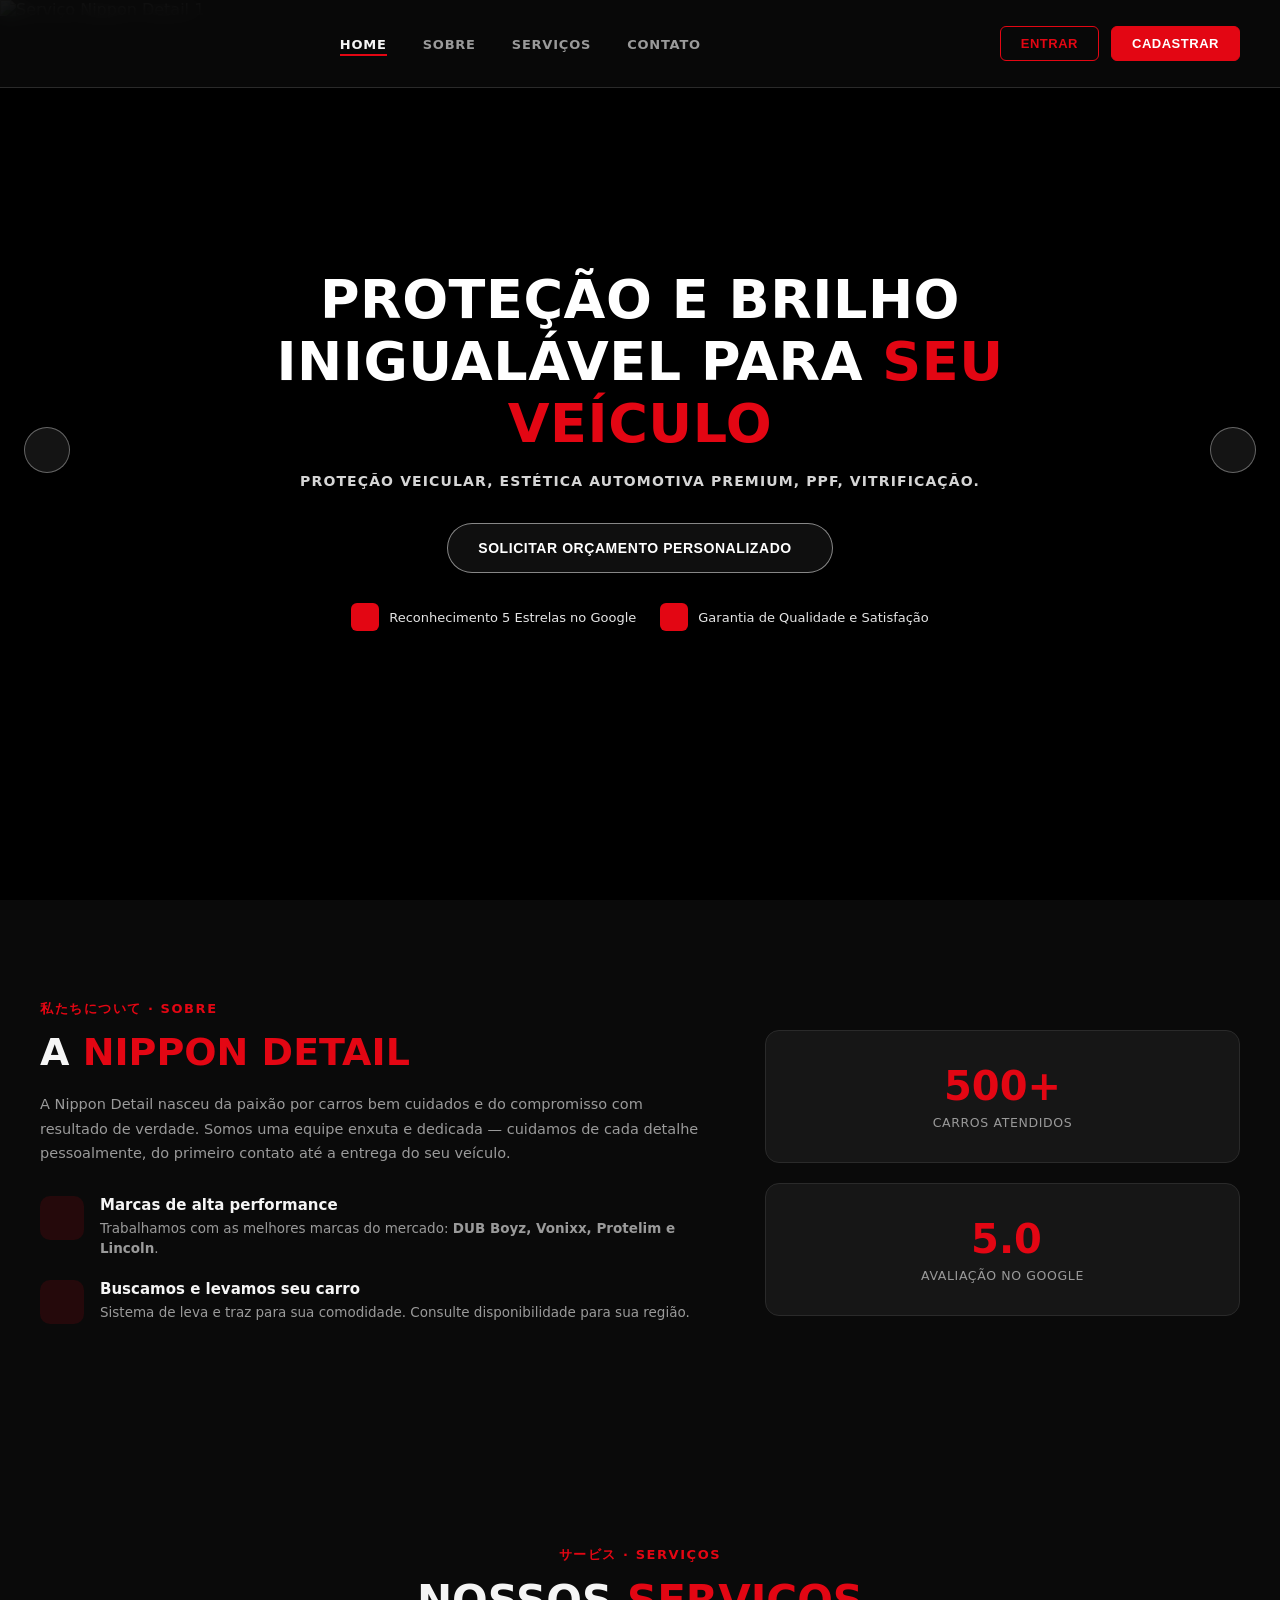
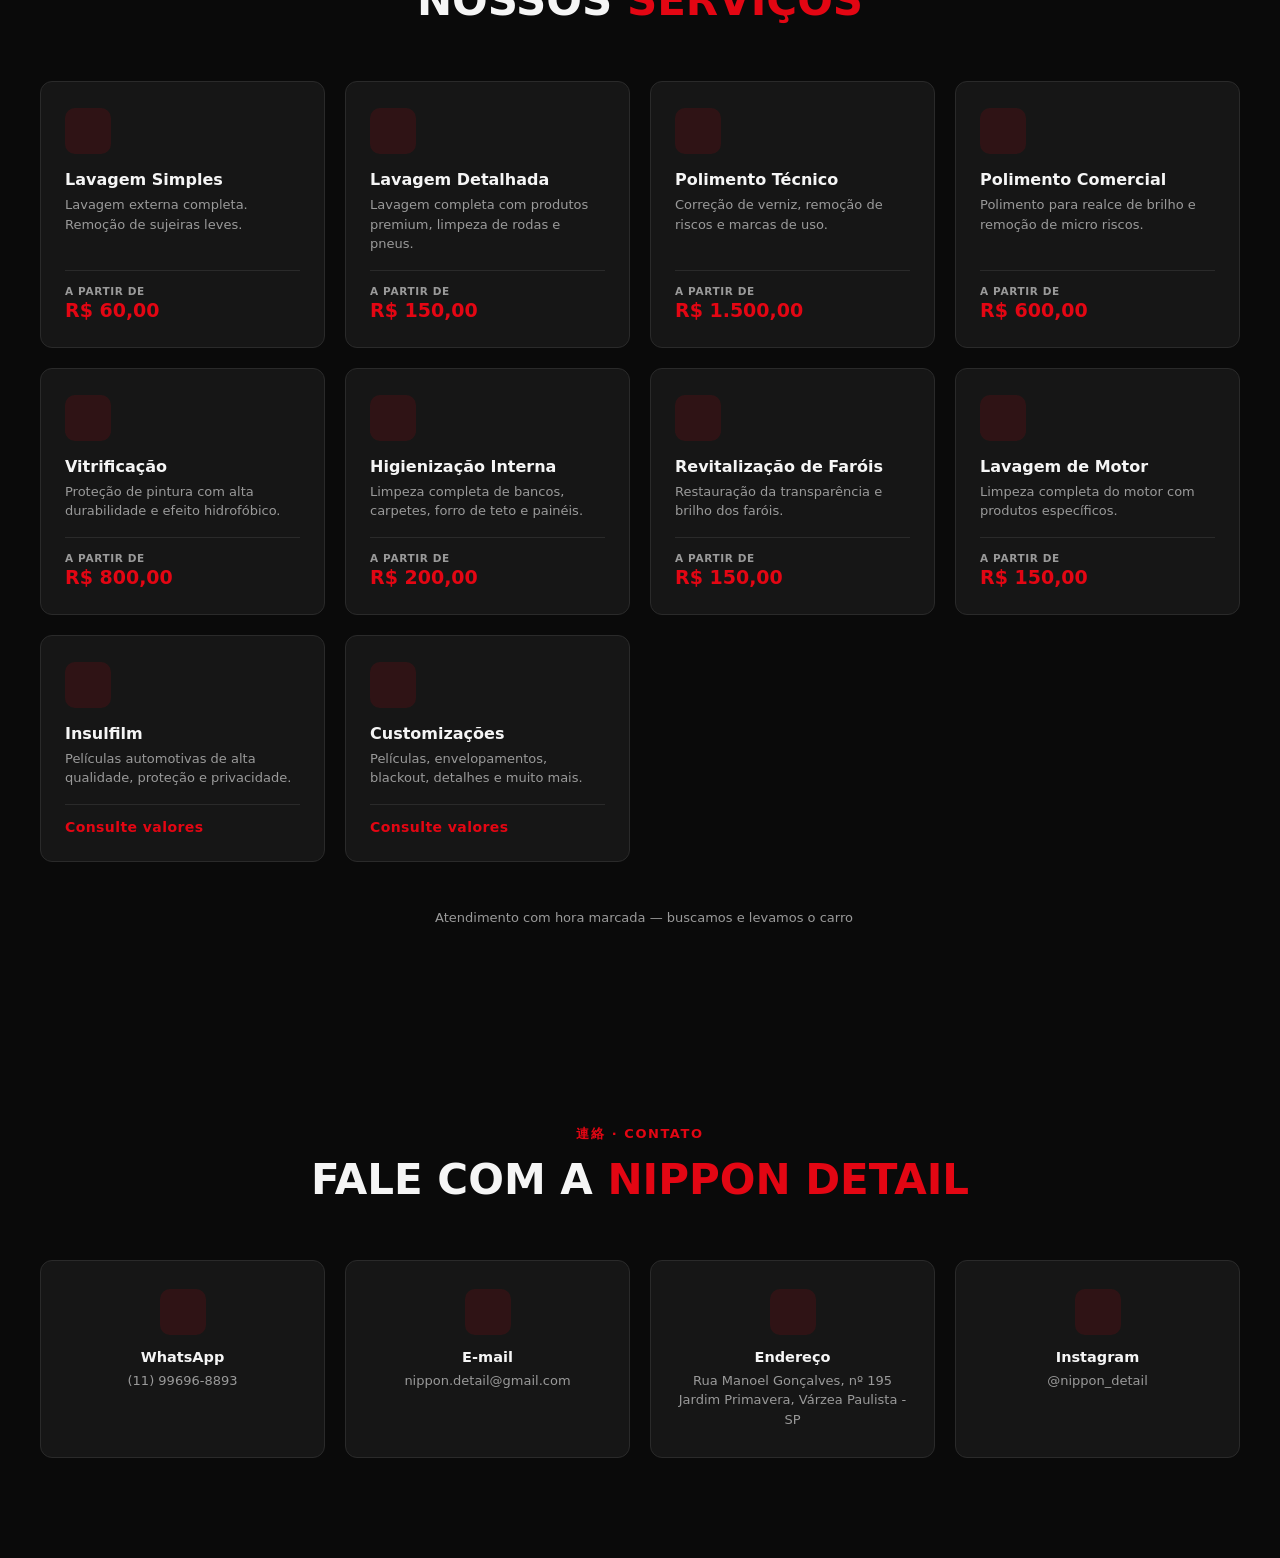
==== frontend/index.html @ b0dcb1ae "feat and fix front-end" ====
<!DOCTYPE html>
<html lang="pt-BR">
<head>
  <meta charset="UTF-8" />
  <meta name="viewport" content="width=device-width, initial-scale=1.0" />
  <title>Nippon Detail — Estética Automotiva Premium</title>
  <link rel="stylesheet" href="css/global.css" />
  <link rel="stylesheet" href="https://cdn.jsdelivr.net/npm/@tabler/icons-webfont@latest/tabler-icons.min.css" />
</head>
<body>

  <!-- NAVBAR PÚBLICA -->
  <nav class="navbar">
    <div class="navbar-spacer"></div>

    <ul class="navbar-menu">
      <li><a href="#home" class="active">Home</a></li>
      <li><a href="#sobre">Sobre</a></li>
      <li><a href="#servicos">Serviços</a></li>
      <li><a href="#contato">Contato</a></li>
    </ul>

    <div class="navbar-auth" id="navbar-auth">
      <button class="btn-auth" onclick="abrirModalLogin()">Entrar</button>
      <button class="btn-auth solid" onclick="abrirModalCadastro()">Cadastrar</button>
    </div>

    <div class="navbar-user" id="navbar-user" onclick="irParaCentral()">
      <i class="ti ti-user-circle"></i>
      <span id="navbar-username">Admin</span>
    </div>
  </nav>

  <!-- HERO / CARROSSEL -->
  <section class="hero" id="home">
    <img src="img/logo-flutuante.png" alt="Nippon Detail" class="hero-brand" />

    <div class="hero-slides" id="hero-slides">
      <div class="hero-slide active"><img src="img/carro-01.jpg" alt="Serviço Nippon Detail 1" /></div>
      <div class="hero-slide"><img src="img/carro-02.jpg" alt="Serviço Nippon Detail 2" /></div>
      <div class="hero-slide"><img src="img/carro-03.jpg" alt="Serviço Nippon Detail 3" /></div>
      <div class="hero-slide"><img src="img/carro-04.jpg" alt="Serviço Nippon Detail 4" /></div>
      <div class="hero-slide"><img src="img/carro-05.jpg" alt="Serviço Nippon Detail 5" /></div>
      <div class="hero-slide"><img src="img/carro-06.jpg" alt="Serviço Nippon Detail 6" /></div>
    </div>

    <div class="hero-overlay"></div>

    <button class="hero-arrow prev" onclick="carrosselAnterior()"><i class="ti ti-chevron-left"></i></button>
    <button class="hero-arrow next" onclick="carrosselProximo()"><i class="ti ti-chevron-right"></i></button>

    <div class="hero-content">
      <h1>Proteção e brilho<br>inigualável para <span>seu veículo</span></h1>
      <p>Proteção veicular, estética automotiva premium, PPF, vitrificação.</p>
      <button class="hero-cta" onclick="document.getElementById('contato').scrollIntoView({behavior:'smooth'})">
        Solicitar orçamento personalizado <i class="ti ti-arrow-right"></i>
      </button>
      <div class="hero-badges">
        <div class="hero-badge"><span class="hero-badge-icon"><i class="ti ti-star-filled"></i></span> Reconhecimento 5 Estrelas no Google</div>
        <div class="hero-badge"><span class="hero-badge-icon"><i class="ti ti-shield-check"></i></span> Garantia de Qualidade e Satisfação</div>
      </div>
    </div>

    <div class="hero-dots" id="hero-dots"></div>
  </section>

  <!-- placeholder das próximas seções -->
  <section id="sobre" class="about-section">
    <div class="about-grid">
      <div class="about-text">
        <span class="services-eyebrow">私たちについて · Sobre</span>
        <h2>A <span>Nippon Detail</span></h2>
        <p>
          A Nippon Detail nasceu da paixão por carros bem cuidados e do compromisso com resultado de verdade.
          Somos uma equipe enxuta e dedicada — cuidamos de cada detalhe pessoalmente, do primeiro contato até a entrega do seu veículo.
        </p>
        <!-- TODO: adicionar aqui a história de origem contada pelo Jeff -->

        <div class="about-item">
          <div class="about-item-icon"><i class="ti ti-award"></i></div>
          <div>
            <h4>Marcas de alta performance</h4>
            <p>Trabalhamos com as melhores marcas do mercado: <strong>DUB Boyz, Vonixx, Protelim e Lincoln</strong>.</p>
          </div>
        </div>

        <div class="about-item">
          <div class="about-item-icon"><i class="ti ti-truck-delivery"></i></div>
          <div>
            <h4>Buscamos e levamos seu carro</h4>
            <p>Sistema de leva e traz para sua comodidade. <!-- TODO: confirmar raio de atendimento com o Jeff --> Consulte disponibilidade para sua região.</p>
          </div>
        </div>
      </div>

      <div class="about-stats">
        <div class="about-stat-card">
          <div class="about-stat-num" id="about-contador-carros">500+</div>
          <div class="about-stat-label">Carros atendidos</div>
        </div>
        <div class="about-stat-card">
          <div class="about-stat-num"><i class="ti ti-star-filled"></i> 5.0</div>
          <div class="about-stat-label">Avaliação no Google</div>
        </div>
      </div>
    </div>
  </section>
  <section id="servicos" class="services-section">
    <div class="services-header">
      <span class="services-eyebrow">サービス · Serviços</span>
      <h2>Nossos <span>Serviços</span></h2>
    </div>

    <div class="services-grid">

      <div class="service-card">
        <div class="service-icon"><i class="ti ti-droplet"></i></div>
        <div class="service-info">
          <h3>Lavagem Simples</h3>
          <p>Lavagem externa completa. Remoção de sujeiras leves.</p>
        </div>
        <div class="service-price"><span>A partir de</span>R$ 60,00</div>
      </div>

      <div class="service-card">
        <div class="service-icon"><i class="ti ti-car-suv"></i></div>
        <div class="service-info">
          <h3>Lavagem Detalhada</h3>
          <p>Lavagem completa com produtos premium, limpeza de rodas e pneus.</p>
        </div>
        <div class="service-price"><span>A partir de</span>R$ 150,00</div>
      </div>

      <div class="service-card">
        <div class="service-icon"><i class="ti ti-brush"></i></div>
        <div class="service-info">
          <h3>Polimento Técnico</h3>
          <p>Correção de verniz, remoção de riscos e marcas de uso.</p>
        </div>
        <div class="service-price"><span>A partir de</span>R$ 1.500,00</div>
      </div>

      <div class="service-card">
        <div class="service-icon"><i class="ti ti-sparkles"></i></div>
        <div class="service-info">
          <h3>Polimento Comercial</h3>
          <p>Polimento para realce de brilho e remoção de micro riscos.</p>
        </div>
        <div class="service-price"><span>A partir de</span>R$ 600,00</div>
      </div>

      <div class="service-card">
        <div class="service-icon"><i class="ti ti-shield-check"></i></div>
        <div class="service-info">
          <h3>Vitrificação</h3>
          <p>Proteção de pintura com alta durabilidade e efeito hidrofóbico.</p>
        </div>
        <div class="service-price"><span>A partir de</span>R$ 800,00</div>
      </div>

      <div class="service-card">
        <div class="service-icon"><i class="ti ti-armchair-2"></i></div>
        <div class="service-info">
          <h3>Higienização Interna</h3>
          <p>Limpeza completa de bancos, carpetes, forro de teto e painéis.</p>
        </div>
        <div class="service-price"><span>A partir de</span>R$ 200,00</div>
      </div>

      <div class="service-card">
        <div class="service-icon"><i class="ti ti-bulb"></i></div>
        <div class="service-info">
          <h3>Revitalização de Faróis</h3>
          <p>Restauração da transparência e brilho dos faróis.</p>
        </div>
        <div class="service-price"><span>A partir de</span>R$ 150,00</div>
      </div>

      <div class="service-card">
        <div class="service-icon"><i class="ti ti-engine"></i></div>
        <div class="service-info">
          <h3>Lavagem de Motor</h3>
          <p>Limpeza completa do motor com produtos específicos.</p>
        </div>
        <div class="service-price"><span>A partir de</span>R$ 150,00</div>
      </div>

      <div class="service-card">
        <div class="service-icon"><i class="ti ti-window"></i></div>
        <div class="service-info">
          <h3>Insulfilm</h3>
          <p>Películas automotivas de alta qualidade, proteção e privacidade.</p>
        </div>
        <div class="service-price consulte">Consulte valores</div>
      </div>

      <div class="service-card">
        <div class="service-icon"><i class="ti ti-car"></i></div>
        <div class="service-info">
          <h3>Customizações</h3>
          <p>Películas, envelopamentos, blackout, detalhes e muito mais.</p>
        </div>
        <div class="service-price consulte">Consulte valores</div>
      </div>

    </div>

    <div class="services-footer">
      <i class="ti ti-calendar-event"></i> Atendimento com hora marcada — buscamos e levamos o carro
    </div>
  </section>
  <section id="contato" class="contact-section">
    <div class="services-header">
      <span class="services-eyebrow">連絡 · Contato</span>
      <h2>Fale com a <span>Nippon Detail</span></h2>
    </div>

    <div class="contact-grid">
      <a href="https://wa.me/5511996968893" target="_blank" class="contact-card">
        <div class="service-icon"><i class="ti ti-brand-whatsapp"></i></div>
        <h4>WhatsApp</h4>
        <p>(11) 99696-8893</p>
      </a>

      <a href="mailto:nippon.detail@gmail.com" class="contact-card">
        <div class="service-icon"><i class="ti ti-mail"></i></div>
        <h4>E-mail</h4>
        <p>nippon.detail@gmail.com</p>
      </a>

      <a href="https://www.google.com/maps/search/?api=1&query=Rua+Manoel+Gon%C3%A7alves+195+Jardim+Primavera+V%C3%A1rzea+Paulista+SP" target="_blank" class="contact-card">
        <div class="service-icon"><i class="ti ti-map-pin"></i></div>
        <h4>Endereço</h4>
        <p>Rua Manoel Gonçalves, nº 195<br>Jardim Primavera, Várzea Paulista - SP</p>
      </a>

      <a href="https://instagram.com/nippon_detail" target="_blank" class="contact-card">
        <div class="service-icon"><i class="ti ti-brand-instagram"></i></div>
        <h4>Instagram</h4>
        <p>@nippon_detail</p>
      </a>
    </div>
  </section>

  <!-- MODAL LOGIN -->
  <div class="modal-overlay" id="modal-login">
    <div class="modal">
      <div class="modal-header">
        <span class="modal-title">Entrar <span>·</span> Nippon Detail</span>
        <button class="modal-close" onclick="fecharModalLogin()"><i class="ti ti-x"></i></button>
      </div>
      <div class="modal-body">
        <div class="modal-error" id="login-error"></div>
        <div class="form-group">
          <label class="form-label">Usuário</label>
          <input class="form-input" type="text" id="login-username" placeholder="Seu usuário" />
        </div>
        <div class="form-group">
          <label class="form-label">Senha</label>
          <input class="form-input" type="password" id="login-password" placeholder="Sua senha" />
        </div>
      </div>
      <div class="modal-footer">
        <button class="btn-red" style="justify-content:center;" onclick="fazerLogin()"><i class="ti ti-login"></i> Entrar</button>
        <div class="modal-switch">Ainda não tem conta? <a onclick="abrirModalCadastro()">Cadastre-se</a></div>
      </div>
    </div>
  </div>

  <!-- MODAL CADASTRO -->
  <div class="modal-overlay" id="modal-cadastro">
    <div class="modal">
      <div class="modal-header">
        <span class="modal-title">Cadastrar <span>·</span> Nippon Detail</span>
        <button class="modal-close" onclick="fecharModalCadastro()"><i class="ti ti-x"></i></button>
      </div>
      <div class="modal-body">
        <div class="modal-error" id="cadastro-error"></div>
        <div class="form-group">
          <label class="form-label">Usuário</label>
          <input class="form-input" type="text" id="cadastro-username" placeholder="Escolha um usuário" />
          <span class="form-hint">Mínimo de 5 caracteres</span>
        </div>
        <div class="form-group">
          <label class="form-label">Senha</label>
          <input class="form-input" type="password" id="cadastro-password" placeholder="Crie uma senha" />
          <span class="form-hint">Mínimo de 8 caracteres</span>
        </div>
        <div class="form-group">
          <label class="form-label">Tipo de usuário</label>
          <select class="form-select" id="cadastro-role">
            <option value="admin">Admin</option>
            <option value="user">User</option>
          </select>
        </div>
      </div>
      <div class="modal-footer">
        <button class="btn-red" style="justify-content:center;" onclick="fazerCadastro()"><i class="ti ti-user-plus"></i> Criar conta</button>
        <div class="modal-switch">Já tem conta? <a onclick="abrirModalLogin()">Entrar</a></div>
      </div>
    </div>
  </div>

  <script src="js/script.js"></script>
</body>
</html>
---- frontend/css/global.css ----
/* ===========================
   RESET & BASE
=========================== */
* {
  box-sizing: border-box;
  margin: 0;
  padding: 0;
}

html {
  scroll-behavior: smooth;
}

body {
  font-family: 'Segoe UI', system-ui, sans-serif;
  background: var(--fundo-pagina);
  color: var(--text-primario);
  min-height: 100vh;
  overflow-x: hidden;
  color-scheme: dark;
}

img {
  max-width: 100%;
  display: block;
}

/* ===========================
   VARIÁVEIS — TEMA ESCURO (padrão)
=========================== */
:root {
  /* fundos em camadas */
  --fundo-pagina:     #0a0a0a;
  --fundo-card:        #161616;
  --fundo-card-hover:  #1e1e1e;
  --fundo-topbar:      #0a0a0a;
  --fundo-input:       #141414;

  /* bordas */
  --borda:             #2a2a2a;
  --borda-hover:       var(--vermelho);

  /* marca */
  --vermelho:          #e30613;
  --vermelho-hover:    #ff1f2d;
  --vermelho-fundo:    rgba(227, 6, 19, 0.12);

  /* texto */
  --text-primario:     #f5f5f5;
  --text-secundario:   #9a9a9a;
  --text-inativo:      #5a5a5a;

  /* estados */
  --verde-ok:          #2ecc71;
  --amarelo-alerta:    #e6b800;

  /* sombra */
  --sombra-card:       0 4px 20px rgba(0, 0, 0, 0.4);
}

/* ===========================
   NAVBAR PÚBLICA
=========================== */
.navbar {
  position: fixed;
  top: 0;
  left: 0;
  right: 0;
  height: 88px;
  background: rgba(10, 10, 10, 0.85);
  backdrop-filter: blur(10px);
  border-bottom: 1px solid var(--borda);
  z-index: 200;
  display: flex;
  align-items: center;
  justify-content: space-between;
  padding: 0 40px;
}

.navbar-logo {
  display: flex;
  align-items: center;
  gap: 10px;
  flex-shrink: 0;
}

.navbar-spacer {
  width: 1px;
}

.hero-brand {
  position: absolute;
  top: -100px;
  left: -28px;
  width: 380px;
  height: auto;
  z-index: 250; /* maior que o z-index da navbar (200), fica por cima dela */
  pointer-events: none;
  filter: drop-shadow(0 6px 14px rgba(0,0,0,0.5));
}

.navbar-menu {
  display: flex;
  align-items: center;
  gap: 36px;
  list-style: none;
}

.navbar-menu a {
  color: var(--text-secundario);
  text-decoration: none;
  font-size: 13px;
  font-weight: 600;
  text-transform: uppercase;
  letter-spacing: 0.06em;
  transition: color 0.2s;
  position: relative;
  padding-bottom: 4px;
}

.navbar-menu a::after {
  content: '';
  position: absolute;
  left: 0;
  bottom: 0;
  width: 0;
  height: 2px;
  background: var(--vermelho);
  transition: width 0.2s;
}

.navbar-menu a:hover {
  color: var(--text-primario);
}

.navbar-menu a:hover::after,
.navbar-menu a.active::after {
  width: 100%;
}

.navbar-menu a.active {
  color: var(--text-primario);
}

.navbar-auth {
  display: flex;
  align-items: center;
  gap: 12px;
  flex-shrink: 0;
}

.btn-auth {
  background: transparent;
  border: 1.5px solid var(--vermelho);
  color: var(--vermelho);
  padding: 9px 20px;
  border-radius: 6px;
  font-size: 13px;
  font-weight: 600;
  text-transform: uppercase;
  letter-spacing: 0.04em;
  cursor: pointer;
  transition: all 0.2s;
}

.btn-auth:hover {
  background: var(--vermelho);
  color: #fff;
}

.btn-auth.solid {
  background: var(--vermelho);
  color: #fff;
}

.btn-auth.solid:hover {
  background: var(--vermelho-hover);
  border-color: var(--vermelho-hover);
}

.navbar-user {
  display: none;
  align-items: center;
  gap: 10px;
  color: var(--text-primario);
  font-size: 13px;
  font-weight: 600;
  cursor: pointer;
  padding: 8px 14px;
  border-radius: 6px;
  border: 1px solid var(--borda);
  transition: border-color 0.2s;
}

.navbar-user:hover {
  border-color: var(--vermelho);
}

.navbar-user .ti {
  font-size: 18px;
  color: var(--vermelho);
}

/* ===========================
   HERO / CARROSSEL
=========================== */
.hero {
  position: relative;
  height: 100vh;
  min-height: 640px;
  width: 100%;
  overflow: hidden;
  background: #000;
}

.hero-slides {
  position: absolute;
  inset: 0;
}

.hero-slide {
  position: absolute;
  inset: 0;
  opacity: 0;
  transition: opacity 1.1s ease-in-out;
}

.hero-slide.active {
  opacity: 1;
}

.hero-slide img {
  width: 100%;
  height: 100%;
  object-fit: cover;
  object-position: center;
}

.hero-overlay {
  position: absolute;
  inset: 0;
  background:
    linear-gradient(180deg, rgba(0,0,0,0.55) 0%, rgba(0,0,0,0.35) 35%, rgba(0,0,0,0.75) 100%);
}

.hero-content {
  position: relative;
  z-index: 2;
  height: 100%;
  display: flex;
  flex-direction: column;
  align-items: center;
  justify-content: center;
  text-align: center;
  padding: 0 20px;
}

.hero-content h1 {
  font-size: clamp(28px, 5vw, 54px);
  font-weight: 800;
  color: #fff;
  line-height: 1.15;
  text-transform: uppercase;
  letter-spacing: 0.01em;
  max-width: 900px;
}

.hero-content h1 span {
  color: var(--vermelho);
}

.hero-content p {
  margin-top: 18px;
  font-size: 14px;
  font-weight: 600;
  letter-spacing: 0.08em;
  text-transform: uppercase;
  color: #d5d5d5;
}

.hero-cta {
  margin-top: 34px;
  background: rgba(255,255,255,0.06);
  border: 1.5px solid rgba(255,255,255,0.5);
  color: #fff;
  padding: 16px 30px;
  border-radius: 50px;
  font-size: 14px;
  font-weight: 700;
  text-transform: uppercase;
  letter-spacing: 0.04em;
  cursor: pointer;
  display: inline-flex;
  align-items: center;
  gap: 10px;
  transition: all 0.25s;
  backdrop-filter: blur(4px);
}

.hero-cta:hover {
  background: var(--vermelho);
  border-color: var(--vermelho);
}

.hero-badges {
  margin-top: 30px;
  display: flex;
  gap: 24px;
  flex-wrap: wrap;
  justify-content: center;
}

.hero-badge {
  display: flex;
  align-items: center;
  gap: 10px;
  font-size: 13px;
  color: #e5e5e5;
  font-weight: 500;
}

.hero-badge-icon {
  width: 28px;
  height: 28px;
  background: var(--vermelho);
  border-radius: 6px;
  display: flex;
  align-items: center;
  justify-content: center;
  color: #fff;
  font-size: 14px;
  flex-shrink: 0;
}

/* setas do carrossel */
.hero-arrow {
  position: absolute;
  top: 50%;
  transform: translateY(-50%);
  z-index: 3;
  width: 46px;
  height: 46px;
  border-radius: 50%;
  background: rgba(255,255,255,0.08);
  border: 1.5px solid rgba(255,255,255,0.35);
  color: #fff;
  font-size: 20px;
  display: flex;
  align-items: center;
  justify-content: center;
  cursor: pointer;
  transition: all 0.2s;
  backdrop-filter: blur(4px);
}

.hero-arrow:hover {
  background: var(--vermelho);
  border-color: var(--vermelho);
}

.hero-arrow.prev { left: 24px; }
.hero-arrow.next { right: 24px; }

/* indicadores (bolinhas) */
.hero-dots {
  position: absolute;
  bottom: 28px;
  left: 50%;
  transform: translateX(-50%);
  z-index: 3;
  display: flex;
  gap: 10px;
}

.hero-dot {
  width: 9px;
  height: 9px;
  border-radius: 50%;
  background: rgba(255,255,255,0.35);
  cursor: pointer;
  transition: all 0.25s;
}

.hero-dot.active {
  background: var(--vermelho);
  width: 26px;
  border-radius: 5px;
}

/* ===========================
   BOTÕES GERAIS
=========================== */
.btn-red {
  background: var(--vermelho);
  color: #fff;
  border: none;
  border-radius: 8px;
  padding: 10px 18px;
  font-size: 13px;
  font-weight: 600;
  cursor: pointer;
  display: inline-flex;
  align-items: center;
  gap: 6px;
  transition: background 0.15s;
}

.btn-red:hover {
  background: var(--vermelho-hover);
}

.btn-outline {
  background: transparent;
  color: var(--text-primario);
  border: 1.5px solid var(--borda);
  border-radius: 8px;
  padding: 9px 16px;
  font-size: 13px;
  font-weight: 600;
  cursor: pointer;
  display: inline-flex;
  align-items: center;
  gap: 6px;
  transition: background 0.15s, border-color 0.15s;
}

.btn-outline:hover {
  border-color: var(--vermelho);
  background: var(--vermelho-fundo);
}

/* ===========================
   MODAL (login / cadastro)
=========================== */
.modal-overlay {
  display: none;
  position: fixed;
  inset: 0;
  background: rgba(0, 0, 0, 0.7);
  backdrop-filter: blur(3px);
  align-items: center;
  justify-content: center;
  z-index: 500;
  padding: 20px;
}

.modal-overlay.show {
  display: flex;
}

.modal {
  background: var(--fundo-card);
  border-radius: 14px;
  width: 420px;
  max-width: 100%;
  border: 1px solid var(--borda);
  overflow: hidden;
  box-shadow: var(--sombra-card);
}

.modal-header {
  background: #111;
  border-bottom: 1px solid var(--borda);
  padding: 18px 22px;
  display: flex;
  justify-content: space-between;
  align-items: center;
}

.modal-title {
  font-size: 16px;
  font-weight: 700;
  color: var(--text-primario);
}

.modal-title span {
  color: var(--vermelho);
}

.modal-close {
  background: none;
  border: none;
  cursor: pointer;
  font-size: 20px;
  color: var(--text-secundario);
  line-height: 1;
  padding: 2px 6px;
  transition: color 0.15s;
}

.modal-close:hover {
  color: var(--text-primario);
}

.modal-body {
  padding: 24px 22px 8px;
}

.modal-footer {
  padding: 16px 22px 22px;
  display: flex;
  flex-direction: column;
  gap: 12px;
}

.modal-switch {
  text-align: center;
  font-size: 12.5px;
  color: var(--text-secundario);
}

.modal-switch a {
  color: var(--vermelho);
  font-weight: 600;
  text-decoration: none;
  cursor: pointer;
}

.modal-switch a:hover {
  text-decoration: underline;
}

.modal-error {
  display: none;
  background: rgba(227, 6, 19, 0.1);
  border: 1px solid rgba(227, 6, 19, 0.4);
  color: #ff8890;
  font-size: 12.5px;
  padding: 9px 12px;
  border-radius: 7px;
  margin-bottom: 14px;
}

.modal-error.show {
  display: block;
}

/* ===========================
   FORMULÁRIO
=========================== */
.form-group {
  margin-bottom: 16px;
}

.form-label {
  display: block;
  font-size: 11.5px;
  font-weight: 600;
  color: var(--text-secundario);
  margin-bottom: 6px;
  text-transform: uppercase;
  letter-spacing: 0.05em;
}

.form-input,
.form-select,
.form-textarea {
  width: 100%;
  border: 1px solid var(--borda);
  background: var(--fundo-input);
  border-radius: 8px;
  padding: 11px 14px;
  font-size: 14px;
  color: var(--text-primario);
  outline: none;
  transition: border-color 0.15s;
  font-family: inherit;
}

.form-input::placeholder {
  color: var(--text-inativo);
}

.form-input:focus,
.form-select:focus,
.form-textarea:focus {
  border-color: var(--vermelho);
}

.form-textarea {
  resize: vertical;
  min-height: 90px;
}

.form-hint {
  display: block;
  font-size: 11px;
  color: var(--text-inativo);
  margin-top: 5px;
}

.form-select {
  appearance: none;
  -webkit-appearance: none;
  background-image: url("data:image/svg+xml;utf8,<svg xmlns='http://www.w3.org/2000/svg' width='14' height='9' viewBox='0 0 14 9'><path d='M1 1L7 7L13 1' stroke='%239a9a9a' stroke-width='2' fill='none' stroke-linecap='round' stroke-linejoin='round'/></svg>");
  background-repeat: no-repeat;
  background-position: right 14px center;
  padding-right: 38px;
  cursor: pointer;
}

.form-select:hover {
  border-color: var(--text-inativo);
}

.form-row {
  display: grid;
  grid-template-columns: 1fr 1fr;
  gap: 12px;
}

.radio-group {
  display: flex;
  gap: 20px;
}

.radio-option {
  display: flex;
  align-items: center;
  gap: 8px;
  font-size: 13.5px;
  color: var(--text-primario);
  cursor: pointer;
}

.radio-option input[type="radio"] {
  accent-color: var(--vermelho);
  width: 16px;
  height: 16px;
  cursor: pointer;
}

/* ===========================
   SEÇÃO SERVIÇOS
=========================== */
.services-section {
  padding: 100px 40px;
  max-width: 1280px;
  margin: 0 auto;
}

.services-header {
  text-align: center;
  margin-bottom: 56px;
}

.services-eyebrow {
  display: block;
  font-size: 13px;
  font-weight: 600;
  letter-spacing: 0.12em;
  text-transform: uppercase;
  color: var(--vermelho);
  margin-bottom: 12px;
}

.services-header h2 {
  font-size: clamp(28px, 4vw, 42px);
  font-weight: 800;
  color: var(--text-primario);
  text-transform: uppercase;
}

.services-header h2 span {
  color: var(--vermelho);
}

.services-grid {
  display: grid;
  grid-template-columns: repeat(auto-fit, minmax(280px, 1fr));
  gap: 20px;
}

.service-card {
  background: var(--fundo-card);
  border: 1px solid var(--borda);
  border-radius: 12px;
  padding: 26px 24px;
  display: flex;
  flex-direction: column;
  gap: 16px;
  transition: border-color 0.2s, transform 0.2s, background 0.2s;
}

.service-card:hover {
  border-color: var(--vermelho);
  background: var(--fundo-card-hover);
  transform: translateY(-4px);
}

.service-icon {
  width: 46px;
  height: 46px;
  border-radius: 10px;
  background: var(--vermelho-fundo);
  color: var(--vermelho);
  display: flex;
  align-items: center;
  justify-content: center;
  font-size: 22px;
  flex-shrink: 0;
}

.service-info h3 {
  font-size: 16px;
  font-weight: 700;
  color: var(--text-primario);
  margin-bottom: 6px;
}

.service-info p {
  font-size: 13px;
  color: var(--text-secundario);
  line-height: 1.5;
}

.service-price {
  margin-top: auto;
  padding-top: 14px;
  border-top: 1px solid var(--borda);
  font-size: 19px;
  font-weight: 700;
  color: var(--vermelho);
}

.service-price span {
  display: block;
  font-size: 10.5px;
  font-weight: 600;
  color: var(--text-secundario);
  text-transform: uppercase;
  letter-spacing: 0.06em;
  margin-bottom: 2px;
}

.service-price.consulte {
  font-size: 14px;
  letter-spacing: 0.03em;
}

.services-footer {
  text-align: center;
  margin-top: 48px;
  font-size: 13px;
  color: var(--text-secundario);
  display: flex;
  align-items: center;
  justify-content: center;
  gap: 8px;
}

.services-footer .ti {
  color: var(--vermelho);
  font-size: 16px;
}

/* ===========================
   SEÇÃO SOBRE
=========================== */
.about-section {
  padding: 100px 40px;
  max-width: 1280px;
  margin: 0 auto;
}

.about-grid {
  display: grid;
  grid-template-columns: 1.4fr 1fr;
  gap: 60px;
  align-items: center;
}

.about-text h2 {
  font-size: clamp(26px, 3.5vw, 38px);
  font-weight: 800;
  color: var(--text-primario);
  text-transform: uppercase;
  margin: 12px 0 18px;
}

.about-text h2 span {
  color: var(--vermelho);
}

.about-text > p {
  font-size: 14.5px;
  color: var(--text-secundario);
  line-height: 1.7;
  margin-bottom: 30px;
}

.about-item {
  display: flex;
  gap: 16px;
  margin-bottom: 22px;
}

.about-item-icon {
  width: 44px;
  height: 44px;
  border-radius: 10px;
  background: var(--vermelho-fundo);
  color: var(--vermelho);
  display: flex;
  align-items: center;
  justify-content: center;
  font-size: 20px;
  flex-shrink: 0;
}

.about-item h4 {
  font-size: 15px;
  font-weight: 700;
  color: var(--text-primario);
  margin-bottom: 4px;
}

.about-item p {
  font-size: 13.5px;
  color: var(--text-secundario);
  line-height: 1.5;
}

.about-stats {
  display: flex;
  flex-direction: column;
  gap: 20px;
}

.about-stat-card {
  background: var(--fundo-card);
  border: 1px solid var(--borda);
  border-radius: 14px;
  padding: 32px;
  text-align: center;
}

.about-stat-num {
  font-size: 40px;
  font-weight: 800;
  color: var(--vermelho);
  display: flex;
  align-items: center;
  justify-content: center;
  gap: 8px;
}

.about-stat-label {
  font-size: 12.5px;
  color: var(--text-secundario);
  text-transform: uppercase;
  letter-spacing: 0.05em;
  margin-top: 6px;
}

/* ===========================
   SEÇÃO CONTATO
=========================== */
.contact-section {
  padding: 100px 40px;
  max-width: 1280px;
  margin: 0 auto;
}

.contact-grid {
  display: grid;
  grid-template-columns: repeat(auto-fit, minmax(220px, 1fr));
  gap: 20px;
}

.contact-card {
  background: var(--fundo-card);
  border: 1px solid var(--borda);
  border-radius: 12px;
  padding: 28px 22px;
  text-align: center;
  text-decoration: none;
  transition: border-color 0.2s, transform 0.2s;
  display: block;
}

.contact-card:hover {
  border-color: var(--vermelho);
  transform: translateY(-3px);
}

.contact-card .service-icon {
  margin: 0 auto 14px;
}

.contact-card h4 {
  font-size: 14.5px;
  font-weight: 700;
  color: var(--text-primario);
  margin-bottom: 6px;
}

.contact-card p {
  font-size: 13px;
  color: var(--text-secundario);
  line-height: 1.5;
}

/* ===========================
   RESPONSIVO
=========================== */
@media (max-width: 900px) {
  .navbar-menu { display: none; }
  .navbar { padding: 0 20px; }
  .hero-arrow { width: 38px; height: 38px; font-size: 16px; }
  .hero-arrow.prev { left: 10px; }
  .hero-arrow.next { right: 10px; }
  .hero-brand { width: 150px; left: 16px; top: -4px; }
  .about-grid { grid-template-columns: 1fr; }
  .about-stats { flex-direction: row; }
}

@media (max-width: 480px) {
  .navbar-auth .btn-auth span.txt-full { display: none; }
  .hero-badges { gap: 14px; }
}
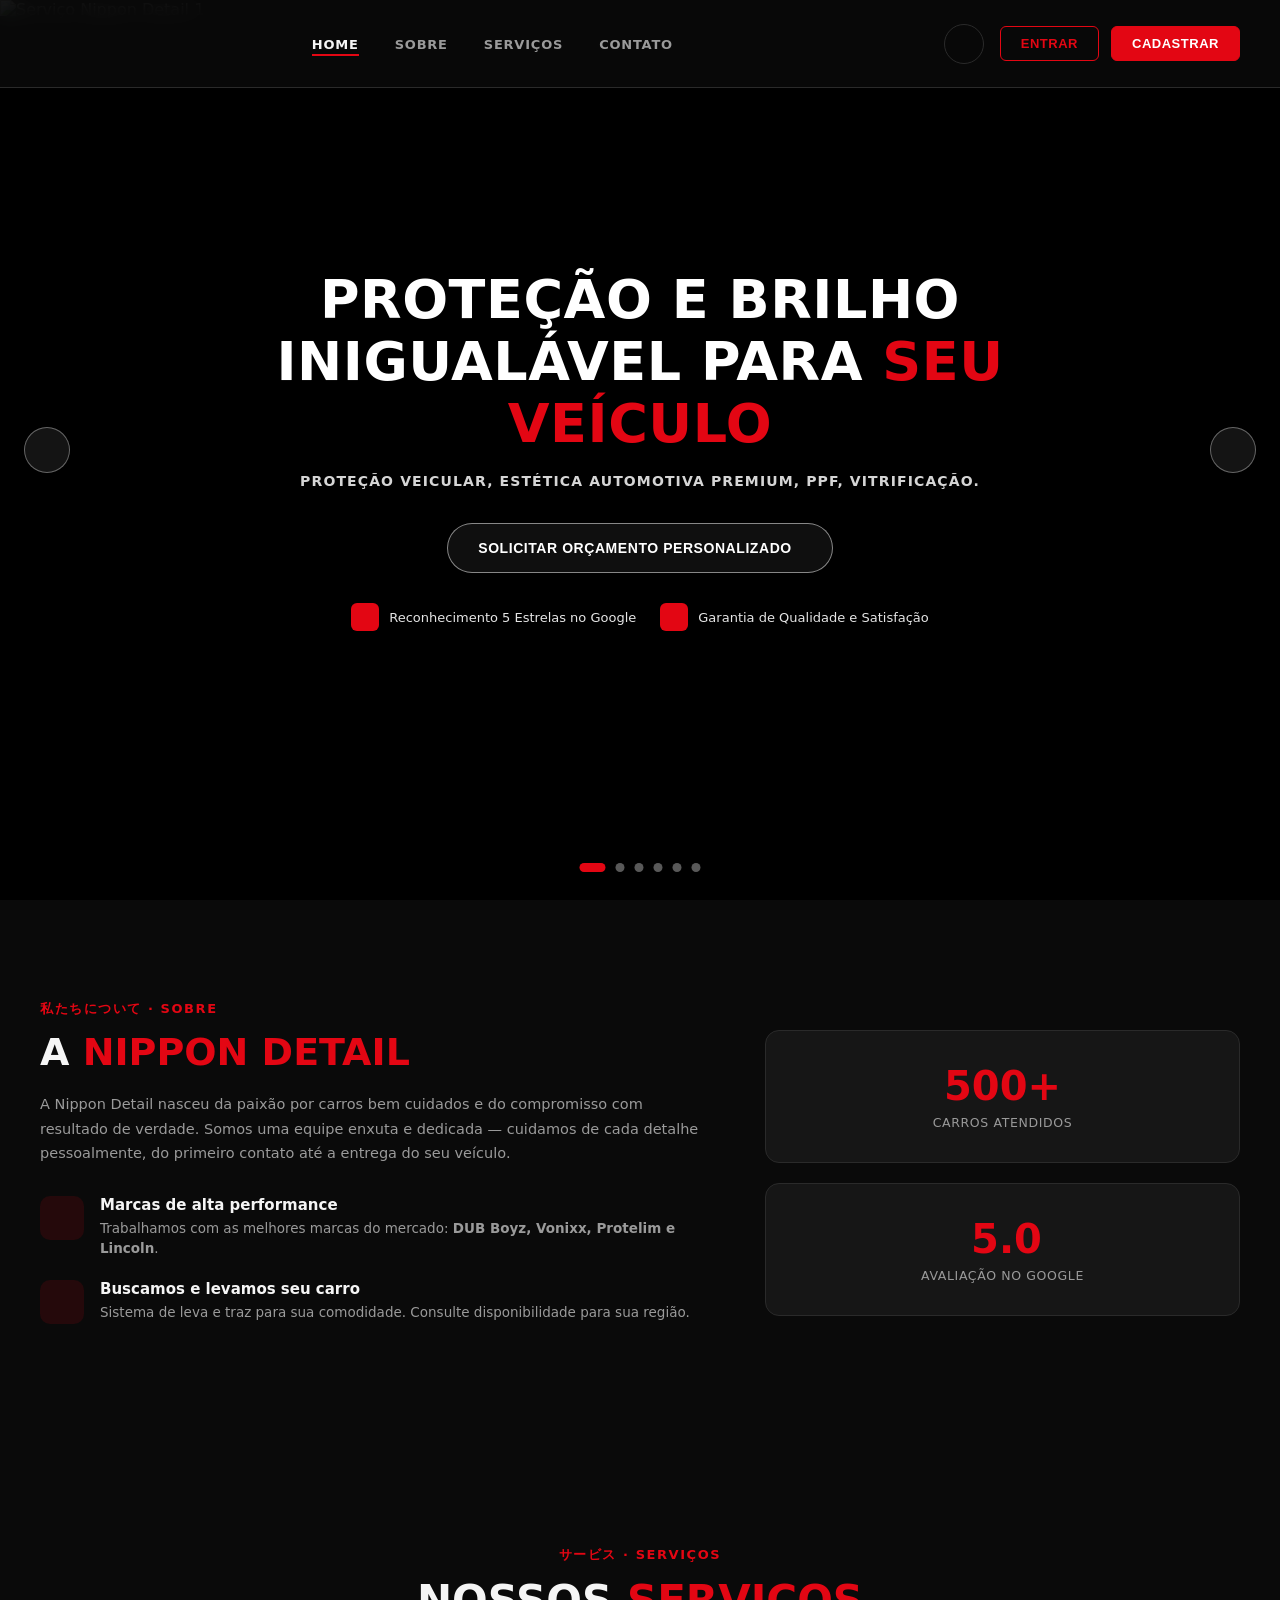
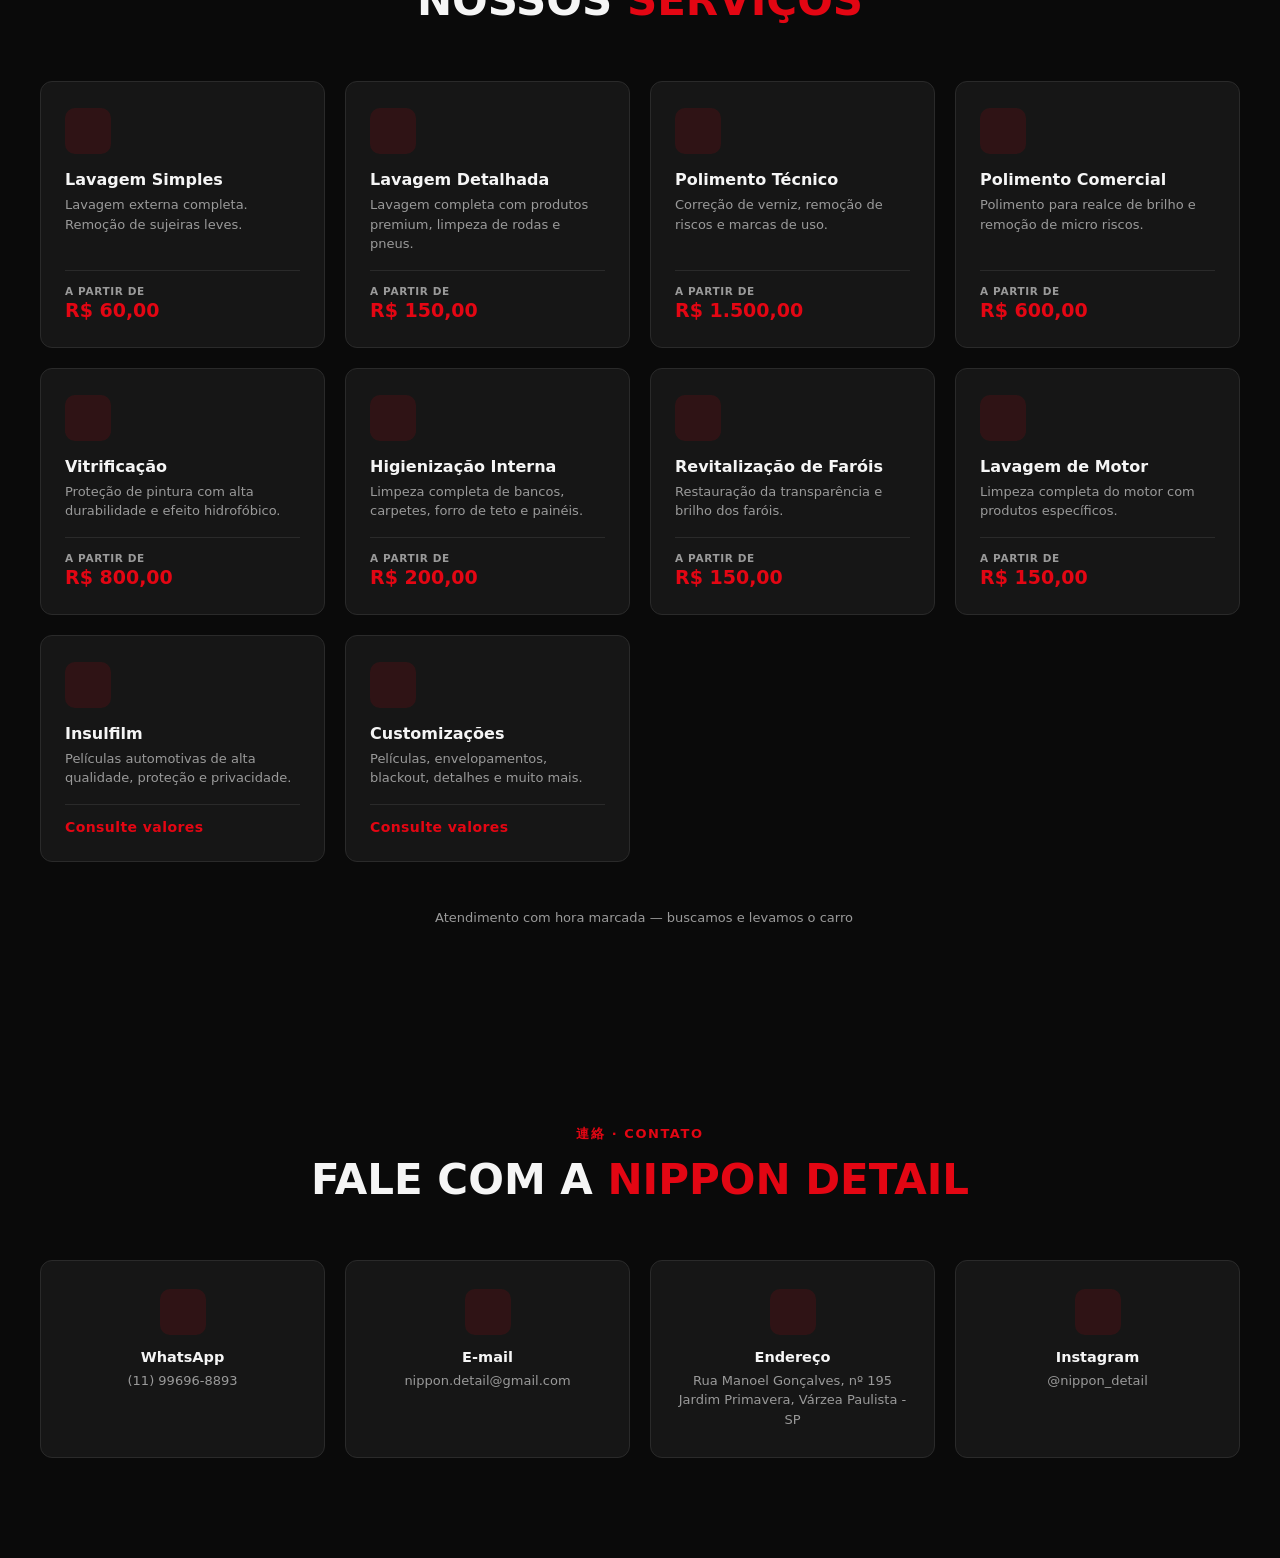
==== commit 0761e70d: "style: add light mode, add effect in scroll bar, fix underline navbar" ====
--- a/frontend/index.html
+++ b/frontend/index.html
@@ -20,14 +20,20 @@
       <li><a href="#contato">Contato</a></li>
     </ul>
 
-    <div class="navbar-auth" id="navbar-auth">
-      <button class="btn-auth" onclick="abrirModalLogin()">Entrar</button>
-      <button class="btn-auth solid" onclick="abrirModalCadastro()">Cadastrar</button>
-    </div>
-
-    <div class="navbar-user" id="navbar-user" onclick="irParaCentral()">
-      <i class="ti ti-user-circle"></i>
-      <span id="navbar-username">Admin</span>
+    <div class="navbar-right">
+      <button class="theme-toggle" id="theme-toggle" onclick="alternarTema()" title="Alternar tema">
+        <i class="ti ti-sun" id="theme-toggle-icon"></i>
+      </button>
+
+      <div class="navbar-auth" id="navbar-auth">
+        <button class="btn-auth" onclick="abrirModalLogin()">Entrar</button>
+        <button class="btn-auth solid" onclick="abrirModalCadastro()">Cadastrar</button>
+      </div>
+
+      <div class="navbar-user" id="navbar-user" onclick="irParaCentral()">
+        <i class="ti ti-user-circle"></i>
+        <span id="navbar-username">Admin</span>
+      </div>
     </div>
   </nav>
 
@@ -65,7 +71,7 @@
   </section>
 
   <!-- placeholder das próximas seções -->
-  <section id="sobre" class="about-section">
+  <section id="sobre" class="about-section reveal-esquerda">
     <div class="about-grid">
       <div class="about-text">
         <span class="services-eyebrow">私たちについて · Sobre</span>
@@ -105,7 +111,7 @@
       </div>
     </div>
   </section>
-  <section id="servicos" class="services-section">
+  <section id="servicos" class="services-section reveal-direita">
     <div class="services-header">
       <span class="services-eyebrow">サービス · Serviços</span>
       <h2>Nossos <span>Serviços</span></h2>
@@ -209,7 +215,7 @@
       <i class="ti ti-calendar-event"></i> Atendimento com hora marcada — buscamos e levamos o carro
     </div>
   </section>
-  <section id="contato" class="contact-section">
+  <section id="contato" class="contact-section reveal-esquerda">
     <div class="services-header">
       <span class="services-eyebrow">連絡 · Contato</span>
       <h2>Fale com a <span>Nippon Detail</span></h2>
@@ -228,7 +234,7 @@
         <p>nippon.detail@gmail.com</p>
       </a>
 
-      <a href="https://www.google.com/maps/search/?api=1&query=Rua+Manoel+Gon%C3%A7alves+195+Jardim+Primavera+V%C3%A1rzea+Paulista+SP" target="_blank" class="contact-card">
+      <a href="https://www.google.com/maps?q=Nippon+Detail+-+R.+Manoel+Gon%C3%A7alves,+195+-+Jardim+Primavera,+V%C3%A1rzea+Paulista+-+SP,+13220-209&ftid=0x94cf21b8ab14ba53:0x81939aeda423781a" target="_blank" class="contact-card">
         <div class="service-icon"><i class="ti ti-map-pin"></i></div>
         <h4>Endereço</h4>
         <p>Rua Manoel Gonçalves, nº 195<br>Jardim Primavera, Várzea Paulista - SP</p>
--- a/frontend/css/global.css
+++ b/frontend/css/global.css
@@ -56,6 +56,41 @@
 
   /* sombra */
   --sombra-card:       0 4px 20px rgba(0, 0, 0, 0.4);
+}
+
+/* ===========================
+   VARIÁVEIS — TEMA CLARO
+   (ativado via classe .light-mode no <body>)
+=========================== */
+body.light-mode {
+  color-scheme: light;
+
+  --fundo-pagina:     #f4f4f4;
+  --fundo-card:        #ffffff;
+  --fundo-card-hover:  #f0f0f0;
+  --fundo-topbar:      #ffffff;
+  --fundo-input:       #f7f7f7;
+
+  --borda:             #e2e2e2;
+  --borda-hover:       var(--vermelho);
+
+  --vermelho:          #e30613;
+  --vermelho-hover:    #ff1f2d;
+  --vermelho-fundo:    rgba(227, 6, 19, 0.08);
+
+  --text-primario:     #161616;
+  --text-secundario:   #5c5c5c;
+  --text-inativo:      #9a9a9a;
+
+  --verde-ok:          #1f9d57;
+  --amarelo-alerta:    #b38600;
+
+  --sombra-card:       0 4px 20px rgba(0, 0, 0, 0.08);
+}
+
+/* a navbar pública usa um fundo translúcido fixo (não é variável) — ajusta também no claro */
+body.light-mode .navbar {
+  background: rgba(255, 255, 255, 0.85);
 }
 
 /* ===========================
@@ -89,7 +124,7 @@
 }
 
 .hero-brand {
-  position: absolute;
+  position: fixed;
   top: -100px;
   left: -28px;
   width: 380px;
@@ -147,6 +182,34 @@
   align-items: center;
   gap: 12px;
   flex-shrink: 0;
+}
+
+.navbar-right {
+  display: flex;
+  align-items: center;
+  gap: 16px;
+  flex-shrink: 0;
+}
+
+.theme-toggle {
+  background: transparent;
+  border: 1.5px solid var(--borda);
+  color: var(--text-primario);
+  width: 40px;
+  height: 40px;
+  border-radius: 50%;
+  display: flex;
+  align-items: center;
+  justify-content: center;
+  cursor: pointer;
+  font-size: 18px;
+  flex-shrink: 0;
+  transition: border-color 0.2s, transform 0.3s;
+}
+
+.theme-toggle:hover {
+  border-color: var(--vermelho);
+  transform: rotate(20deg);
 }
 
 .btn-auth {
@@ -459,7 +522,7 @@
 }
 
 .modal-header {
-  background: #111;
+  background: var(--fundo-topbar);
   border-bottom: 1px solid var(--borda);
   padding: 18px 22px;
   display: flex;
@@ -919,3 +982,27 @@
   .navbar-auth .btn-auth span.txt-full { display: none; }
   .hero-badges { gap: 14px; }
 }
+
+/* ===========================
+   ANIMAÇÃO DE ENTRADA AO ROLAR
+   (aplicada via JS na primeira vez que a seção entra na tela)
+=========================== */
+.reveal-esquerda,
+.reveal-direita {
+  opacity: 0;
+  transition: opacity 0.7s ease, transform 0.7s ease;
+}
+
+.reveal-esquerda {
+  transform: translateX(-70px);
+}
+
+.reveal-direita {
+  transform: translateX(70px);
+}
+
+.reveal-esquerda.revelado,
+.reveal-direita.revelado {
+  opacity: 1;
+  transform: translateX(0);
+}
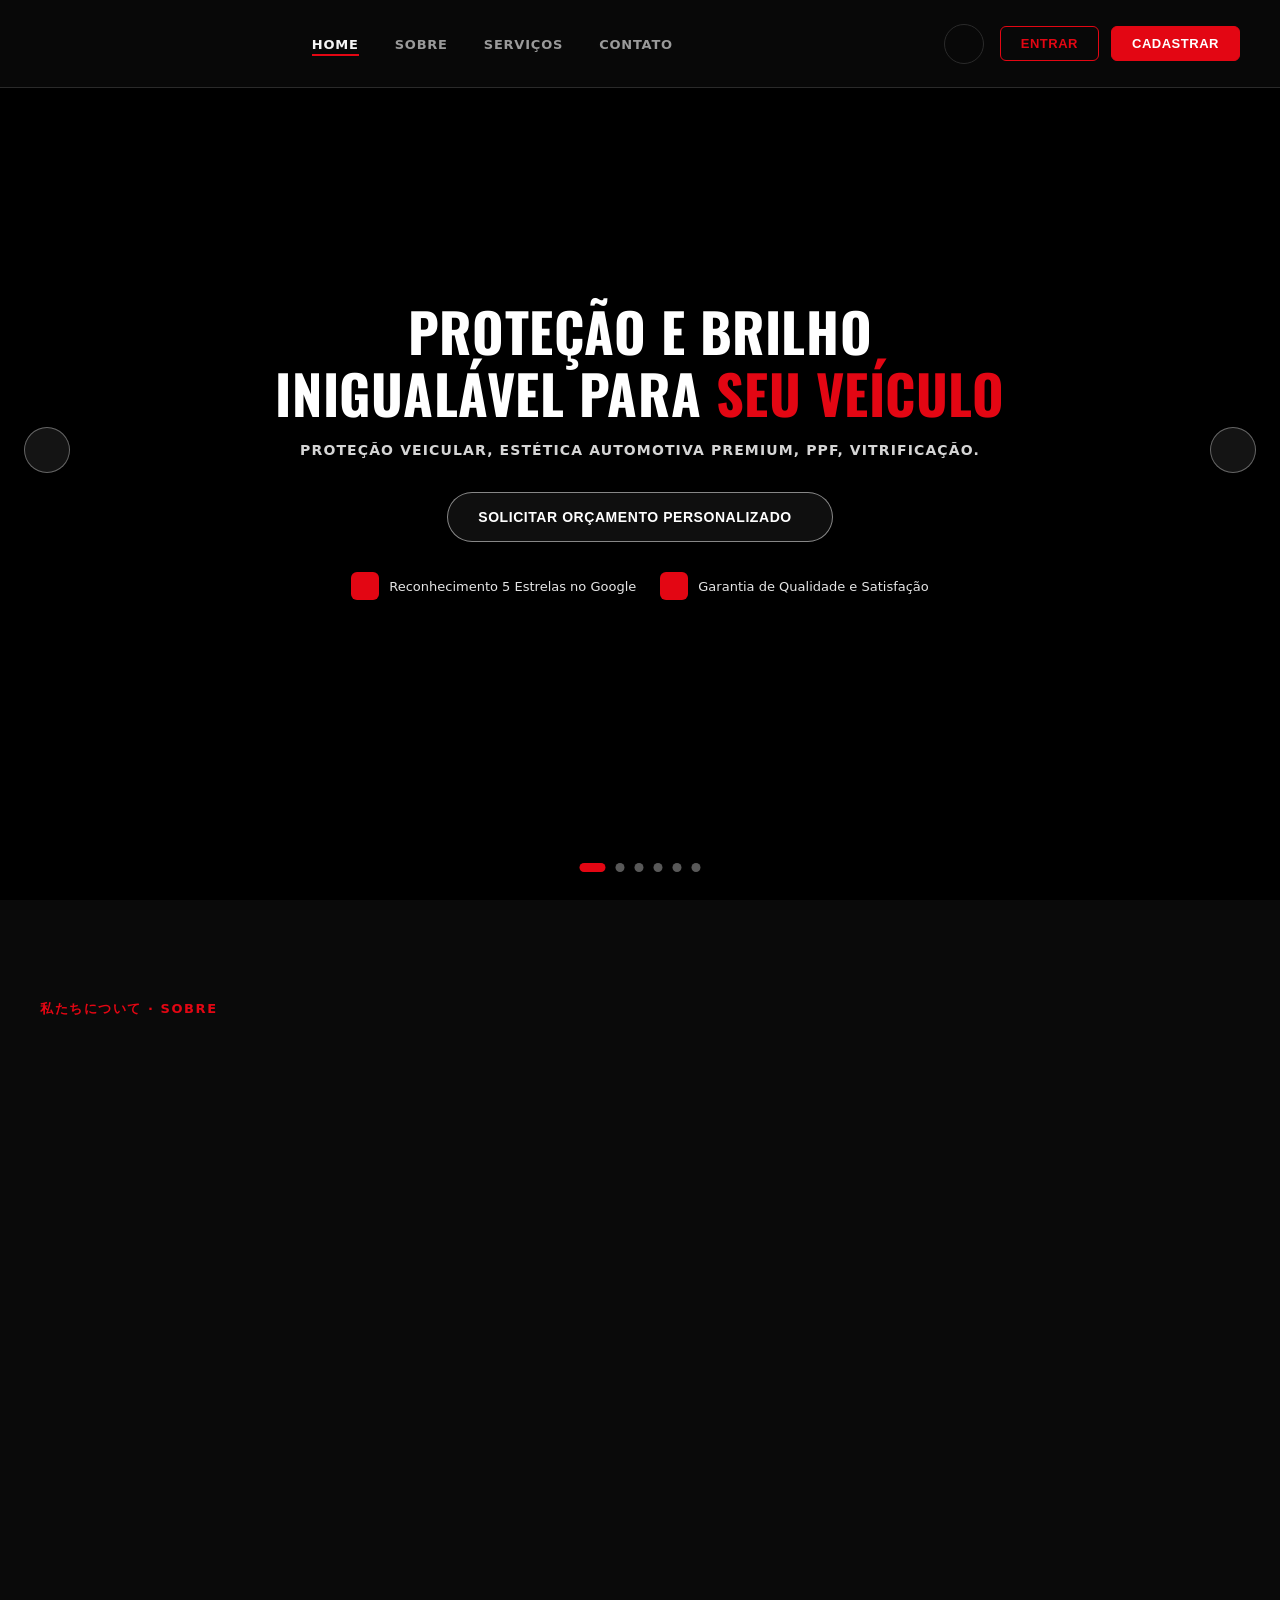
==== commit eb72f14d: "style, add animations in carrosel and mobile access, fix scroll contato" ====
--- a/frontend/index.html
+++ b/frontend/index.html
@@ -4,6 +4,10 @@
   <meta charset="UTF-8" />
   <meta name="viewport" content="width=device-width, initial-scale=1.0" />
   <title>Nippon Detail — Estética Automotiva Premium</title>
+  <link rel="icon" type="image/png" href="img/logo-flutuante.png" />
+  <link rel="preconnect" href="https://fonts.googleapis.com" />
+  <link rel="preconnect" href="https://fonts.gstatic.com" crossorigin />
+  <link href="https://fonts.googleapis.com/css2?family=Oswald:wght@500;600;700&display=swap" rel="stylesheet" />
   <link rel="stylesheet" href="css/global.css" />
   <link rel="stylesheet" href="https://cdn.jsdelivr.net/npm/@tabler/icons-webfont@latest/tabler-icons.min.css" />
 </head>
@@ -21,6 +25,10 @@
     </ul>
 
     <div class="navbar-right">
+      <button class="menu-hamburguer" id="menu-hamburguer" onclick="alternarMenuMobile()" title="Menu">
+        <i class="ti ti-menu-2" id="menu-hamburguer-icon"></i>
+      </button>
+
       <button class="theme-toggle" id="theme-toggle" onclick="alternarTema()" title="Alternar tema">
         <i class="ti ti-sun" id="theme-toggle-icon"></i>
       </button>
@@ -36,6 +44,14 @@
       </div>
     </div>
   </nav>
+
+  <!-- MENU MOBILE (some/aparece com o hambúrguer, só existe visualmente abaixo de 900px) -->
+  <div class="navbar-mobile-menu" id="navbar-mobile-menu">
+    <a href="#home" onclick="fecharMenuMobile()">Home</a>
+    <a href="#sobre" onclick="fecharMenuMobile()">Sobre</a>
+    <a href="#servicos" onclick="fecharMenuMobile()">Serviços</a>
+    <a href="#contato" onclick="fecharMenuMobile()">Contato</a>
+  </div>
 
   <!-- HERO / CARROSSEL -->
   <section class="hero" id="home">
--- a/frontend/css/global.css
+++ b/frontend/css/global.css
@@ -23,6 +23,54 @@
 img {
   max-width: 100%;
   display: block;
+}
+
+h1, h2, h3, h4,
+.page-title,
+.modal-title {
+  font-family: 'Oswald', 'Segoe UI', system-ui, sans-serif;
+}
+
+/* transição suave ao trocar entre tema claro/escuro */
+body,
+.navbar,
+.modal,
+.modal-header,
+.item-card,
+.service-card,
+.about-section,
+.contact-card,
+.form-input,
+.form-select,
+input,
+select,
+textarea {
+  transition: background-color 0.25s ease, color 0.25s ease, border-color 0.25s ease;
+}
+
+/* estado de foco visível (acessibilidade) — combina com a marca em vez do azul padrão do navegador */
+:focus-visible {
+  outline: 2px solid var(--vermelho);
+  outline-offset: 2px;
+}
+
+/* scrollbar customizada (Chrome/Edge/Safari) */
+::-webkit-scrollbar {
+  width: 10px;
+  height: 10px;
+}
+
+::-webkit-scrollbar-track {
+  background: var(--fundo-pagina);
+}
+
+::-webkit-scrollbar-thumb {
+  background: var(--vermelho);
+  border-radius: 6px;
+}
+
+::-webkit-scrollbar-thumb:hover {
+  background: var(--vermelho-hover);
 }
 
 /* ===========================
@@ -212,6 +260,63 @@
   transform: rotate(20deg);
 }
 
+.menu-hamburguer {
+  display: none;
+  background: transparent;
+  border: 1.5px solid var(--borda);
+  color: var(--text-primario);
+  width: 40px;
+  height: 40px;
+  border-radius: 8px;
+  align-items: center;
+  justify-content: center;
+  cursor: pointer;
+  font-size: 20px;
+  flex-shrink: 0;
+  transition: border-color 0.2s;
+}
+
+.menu-hamburguer:hover {
+  border-color: var(--vermelho);
+}
+
+.navbar-mobile-menu {
+  display: none;
+  flex-direction: column;
+  position: fixed;
+  top: 88px;
+  left: 0;
+  right: 0;
+  background: var(--fundo-topbar);
+  border-bottom: 1px solid var(--borda);
+  z-index: 199;
+  padding: 8px 0;
+}
+
+.navbar-mobile-menu.aberto {
+  display: flex;
+}
+
+.navbar-mobile-menu a {
+  color: var(--text-secundario);
+  text-decoration: none;
+  font-size: 14px;
+  font-weight: 600;
+  text-transform: uppercase;
+  letter-spacing: 0.05em;
+  padding: 16px 28px;
+  border-bottom: 1px solid var(--borda);
+}
+
+.navbar-mobile-menu a:last-child {
+  border-bottom: none;
+}
+
+.navbar-mobile-menu a:hover,
+.navbar-mobile-menu a.active {
+  color: var(--vermelho);
+}
+
 .btn-auth {
   background: transparent;
   border: 1.5px solid var(--vermelho);
@@ -297,6 +402,15 @@
   height: 100%;
   object-fit: cover;
   object-position: center;
+}
+
+.hero-slide.active img {
+  animation: kenburns 6s ease-out forwards;
+}
+
+@keyframes kenburns {
+  from { transform: scale(1); }
+  to { transform: scale(1.08); }
 }
 
 .hero-overlay {
@@ -969,6 +1083,7 @@
 =========================== */
 @media (max-width: 900px) {
   .navbar-menu { display: none; }
+  .menu-hamburguer { display: flex; }
   .navbar { padding: 0 20px; }
   .hero-arrow { width: 38px; height: 38px; font-size: 16px; }
   .hero-arrow.prev { left: 10px; }
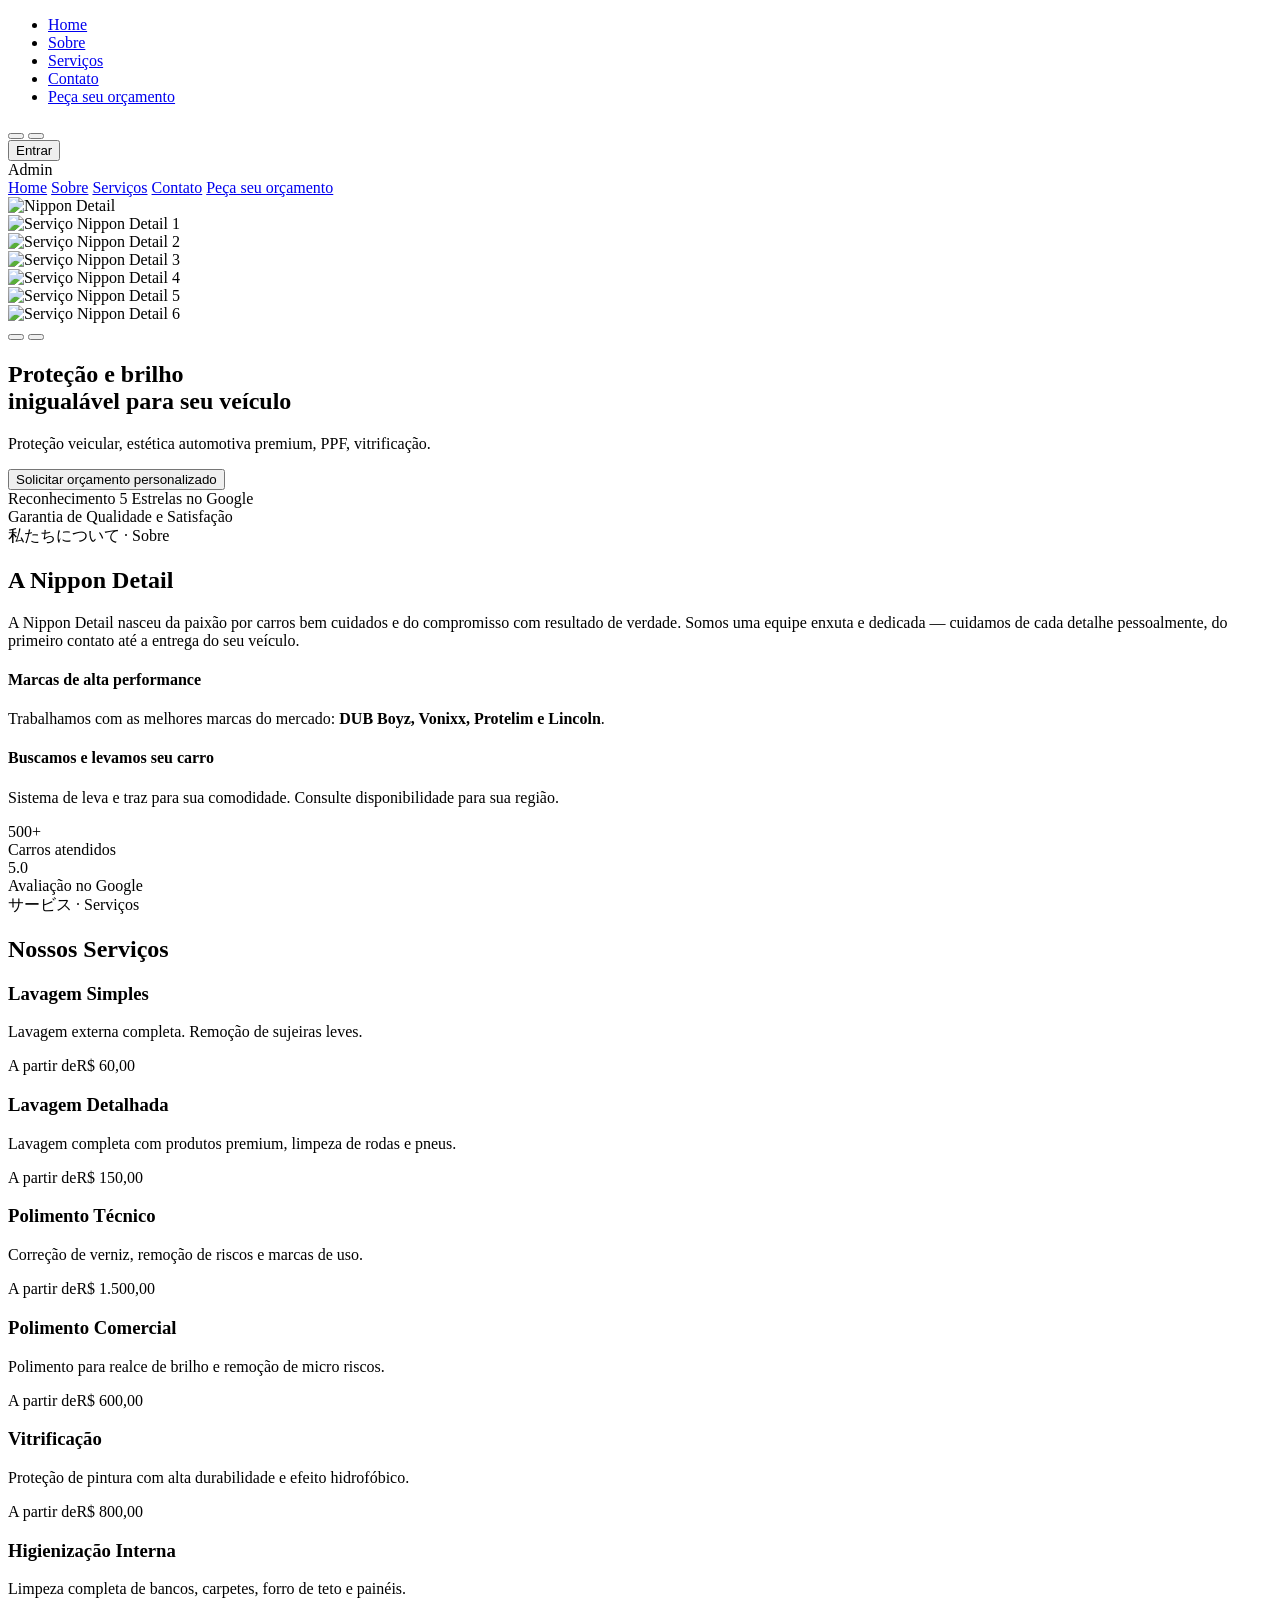
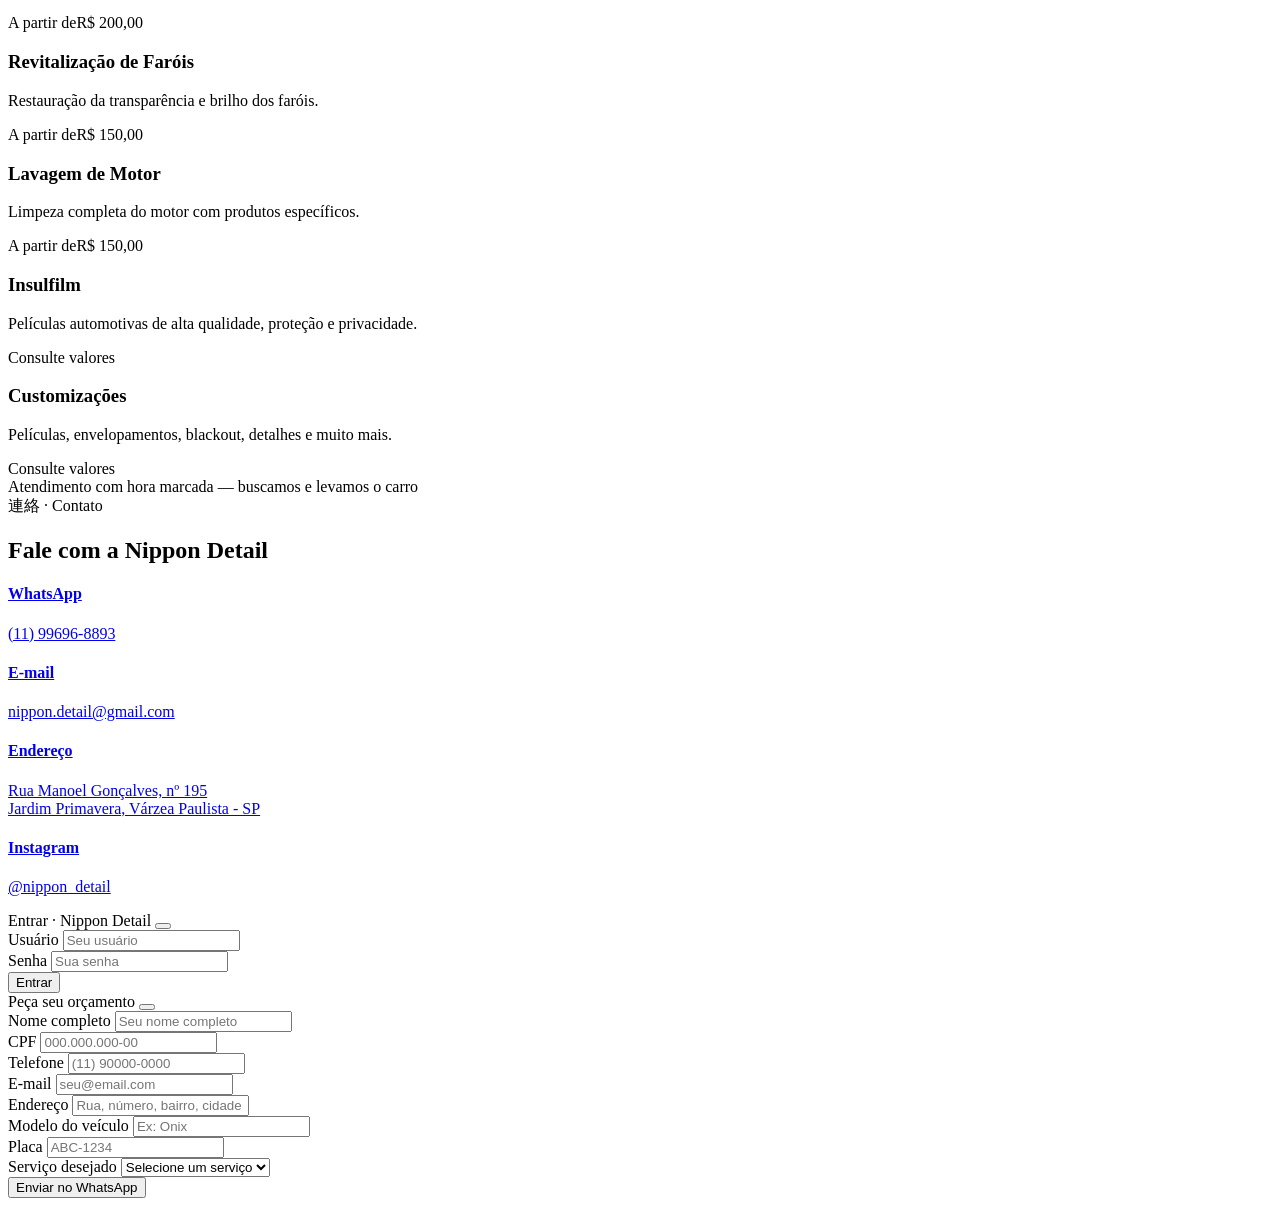
==== commit 0ea4a2ff: "chore: move htmls in templates for root frontend" ====
--- a/frontend/index.html
+++ b/frontend/index.html
@@ -4,11 +4,11 @@
   <meta charset="UTF-8" />
   <meta name="viewport" content="width=device-width, initial-scale=1.0" />
   <title>Nippon Detail — Estética Automotiva Premium</title>
-  <link rel="icon" type="image/png" href="img/logo-flutuante.png" />
+  <link rel="icon" type="image/png" href="../img/logo-flutuante.png" />
   <link rel="preconnect" href="https://fonts.googleapis.com" />
   <link rel="preconnect" href="https://fonts.gstatic.com" crossorigin />
   <link href="https://fonts.googleapis.com/css2?family=Oswald:wght@500;600;700&display=swap" rel="stylesheet" />
-  <link rel="stylesheet" href="css/global.css" />
+  <link rel="stylesheet" href="../css/global.css" />
   <link rel="stylesheet" href="https://cdn.jsdelivr.net/npm/@tabler/icons-webfont@latest/tabler-icons.min.css" />
 </head>
 <body>
@@ -22,6 +22,7 @@
       <li><a href="#sobre">Sobre</a></li>
       <li><a href="#servicos">Serviços</a></li>
       <li><a href="#contato">Contato</a></li>
+      <li><a href="#" class="navbar-cta" onclick="abrirModalOrcamento(); return false;">Peça seu orçamento</a></li>
     </ul>
 
     <div class="navbar-right">
@@ -34,8 +35,7 @@
       </button>
 
       <div class="navbar-auth" id="navbar-auth">
-        <button class="btn-auth" onclick="abrirModalLogin()">Entrar</button>
-        <button class="btn-auth solid" onclick="abrirModalCadastro()">Cadastrar</button>
+        <button class="btn-auth solid" onclick="abrirModalLogin()">Entrar</button>
       </div>
 
       <div class="navbar-user" id="navbar-user" onclick="irParaCentral()">
@@ -51,19 +51,20 @@
     <a href="#sobre" onclick="fecharMenuMobile()">Sobre</a>
     <a href="#servicos" onclick="fecharMenuMobile()">Serviços</a>
     <a href="#contato" onclick="fecharMenuMobile()">Contato</a>
+    <a href="#" class="navbar-cta" onclick="fecharMenuMobile(); abrirModalOrcamento(); return false;">Peça seu orçamento</a>
   </div>
 
   <!-- HERO / CARROSSEL -->
   <section class="hero" id="home">
-    <img src="img/logo-flutuante.png" alt="Nippon Detail" class="hero-brand" />
+    <img src="../img/logo-flutuante.png" alt="Nippon Detail" class="hero-brand" />
 
     <div class="hero-slides" id="hero-slides">
-      <div class="hero-slide active"><img src="img/carro-01.jpg" alt="Serviço Nippon Detail 1" /></div>
-      <div class="hero-slide"><img src="img/carro-02.jpg" alt="Serviço Nippon Detail 2" /></div>
-      <div class="hero-slide"><img src="img/carro-03.jpg" alt="Serviço Nippon Detail 3" /></div>
-      <div class="hero-slide"><img src="img/carro-04.jpg" alt="Serviço Nippon Detail 4" /></div>
-      <div class="hero-slide"><img src="img/carro-05.jpg" alt="Serviço Nippon Detail 5" /></div>
-      <div class="hero-slide"><img src="img/carro-06.jpg" alt="Serviço Nippon Detail 6" /></div>
+      <div class="hero-slide active"><img src="../img/carro-01.jpg" alt="Serviço Nippon Detail 1" /></div>
+      <div class="hero-slide"><img src="../img/carro-02.jpg" alt="Serviço Nippon Detail 2" /></div>
+      <div class="hero-slide"><img src="../img/carro-03.jpg" alt="Serviço Nippon Detail 3" /></div>
+      <div class="hero-slide"><img src="../img/carro-04.jpg" alt="Serviço Nippon Detail 4" /></div>
+      <div class="hero-slide"><img src="../img/carro-05.jpg" alt="Serviço Nippon Detail 5" /></div>
+      <div class="hero-slide"><img src="../img/carro-06.jpg" alt="Serviço Nippon Detail 6" /></div>
     </div>
 
     <div class="hero-overlay"></div>
@@ -74,7 +75,7 @@
     <div class="hero-content">
       <h1>Proteção e brilho<br>inigualável para <span>seu veículo</span></h1>
       <p>Proteção veicular, estética automotiva premium, PPF, vitrificação.</p>
-      <button class="hero-cta" onclick="document.getElementById('contato').scrollIntoView({behavior:'smooth'})">
+      <button class="hero-cta" onclick="abrirModalOrcamento()">
         Solicitar orçamento personalizado <i class="ti ti-arrow-right"></i>
       </button>
       <div class="hero-badges">
@@ -284,45 +285,71 @@
       </div>
       <div class="modal-footer">
         <button class="btn-red" style="justify-content:center;" onclick="fazerLogin()"><i class="ti ti-login"></i> Entrar</button>
-        <div class="modal-switch">Ainda não tem conta? <a onclick="abrirModalCadastro()">Cadastre-se</a></div>
       </div>
     </div>
   </div>
 
-  <!-- MODAL CADASTRO -->
-  <div class="modal-overlay" id="modal-cadastro">
+  <!-- MODAL ORÇAMENTO PERSONALIZADO -->
+  <div class="modal-overlay" id="modal-orcamento">
     <div class="modal">
       <div class="modal-header">
-        <span class="modal-title">Cadastrar <span>·</span> Nippon Detail</span>
-        <button class="modal-close" onclick="fecharModalCadastro()"><i class="ti ti-x"></i></button>
+        <span class="modal-title">Peça seu <span>orçamento</span></span>
+        <button class="modal-close" onclick="fecharModalOrcamento()"><i class="ti ti-x"></i></button>
       </div>
       <div class="modal-body">
-        <div class="modal-error" id="cadastro-error"></div>
-        <div class="form-group">
-          <label class="form-label">Usuário</label>
-          <input class="form-input" type="text" id="cadastro-username" placeholder="Escolha um usuário" />
-          <span class="form-hint">Mínimo de 5 caracteres</span>
-        </div>
-        <div class="form-group">
-          <label class="form-label">Senha</label>
-          <input class="form-input" type="password" id="cadastro-password" placeholder="Crie uma senha" />
-          <span class="form-hint">Mínimo de 8 caracteres</span>
-        </div>
-        <div class="form-group">
-          <label class="form-label">Tipo de usuário</label>
-          <select class="form-select" id="cadastro-role">
-            <option value="admin">Admin</option>
-            <option value="user">User</option>
+        <div class="modal-error" id="orc-error"></div>
+
+        <div class="form-group">
+          <label class="form-label">Nome completo</label>
+          <input class="form-input" type="text" id="orc-nome" placeholder="Seu nome completo" />
+        </div>
+
+        <div class="form-row">
+          <div class="form-group">
+            <label class="form-label">CPF</label>
+            <input class="form-input" type="text" id="orc-cpf" placeholder="000.000.000-00" maxlength="14" oninput="this.value = mascararCPF(this.value)" />
+          </div>
+          <div class="form-group">
+            <label class="form-label">Telefone</label>
+            <input class="form-input" type="text" id="orc-telefone" placeholder="(11) 90000-0000" maxlength="15" oninput="this.value = mascararTelefone(this.value)" />
+          </div>
+        </div>
+
+        <div class="form-group">
+          <label class="form-label">E-mail</label>
+          <input class="form-input" type="email" id="orc-email" placeholder="seu@email.com" />
+        </div>
+
+        <div class="form-group">
+          <label class="form-label">Endereço</label>
+          <input class="form-input" type="text" id="orc-endereco" placeholder="Rua, número, bairro, cidade" />
+        </div>
+
+        <div class="form-row">
+          <div class="form-group">
+            <label class="form-label">Modelo do veículo</label>
+            <input class="form-input" type="text" id="orc-modelo" placeholder="Ex: Onix" />
+          </div>
+          <div class="form-group">
+            <label class="form-label">Placa</label>
+            <input class="form-input" type="text" id="orc-placa" placeholder="ABC-1234" maxlength="8" oninput="this.value = mascararPlaca(this.value)" />
+          </div>
+        </div>
+
+        <div class="form-group">
+          <label class="form-label">Serviço desejado</label>
+          <select class="form-select" id="orc-servico">
+            <option value="">Selecione um serviço</option>
           </select>
         </div>
       </div>
       <div class="modal-footer">
-        <button class="btn-red" style="justify-content:center;" onclick="fazerCadastro()"><i class="ti ti-user-plus"></i> Criar conta</button>
-        <div class="modal-switch">Já tem conta? <a onclick="abrirModalLogin()">Entrar</a></div>
+        <button class="btn-red" style="justify-content:center;" onclick="enviarOrcamentoWhatsapp()">
+          <i class="ti ti-brand-whatsapp"></i> Enviar no WhatsApp</button>
       </div>
     </div>
   </div>
 
-  <script src="js/script.js"></script>
+  <script src="../js/script.js"></script>
 </body>
 </html>
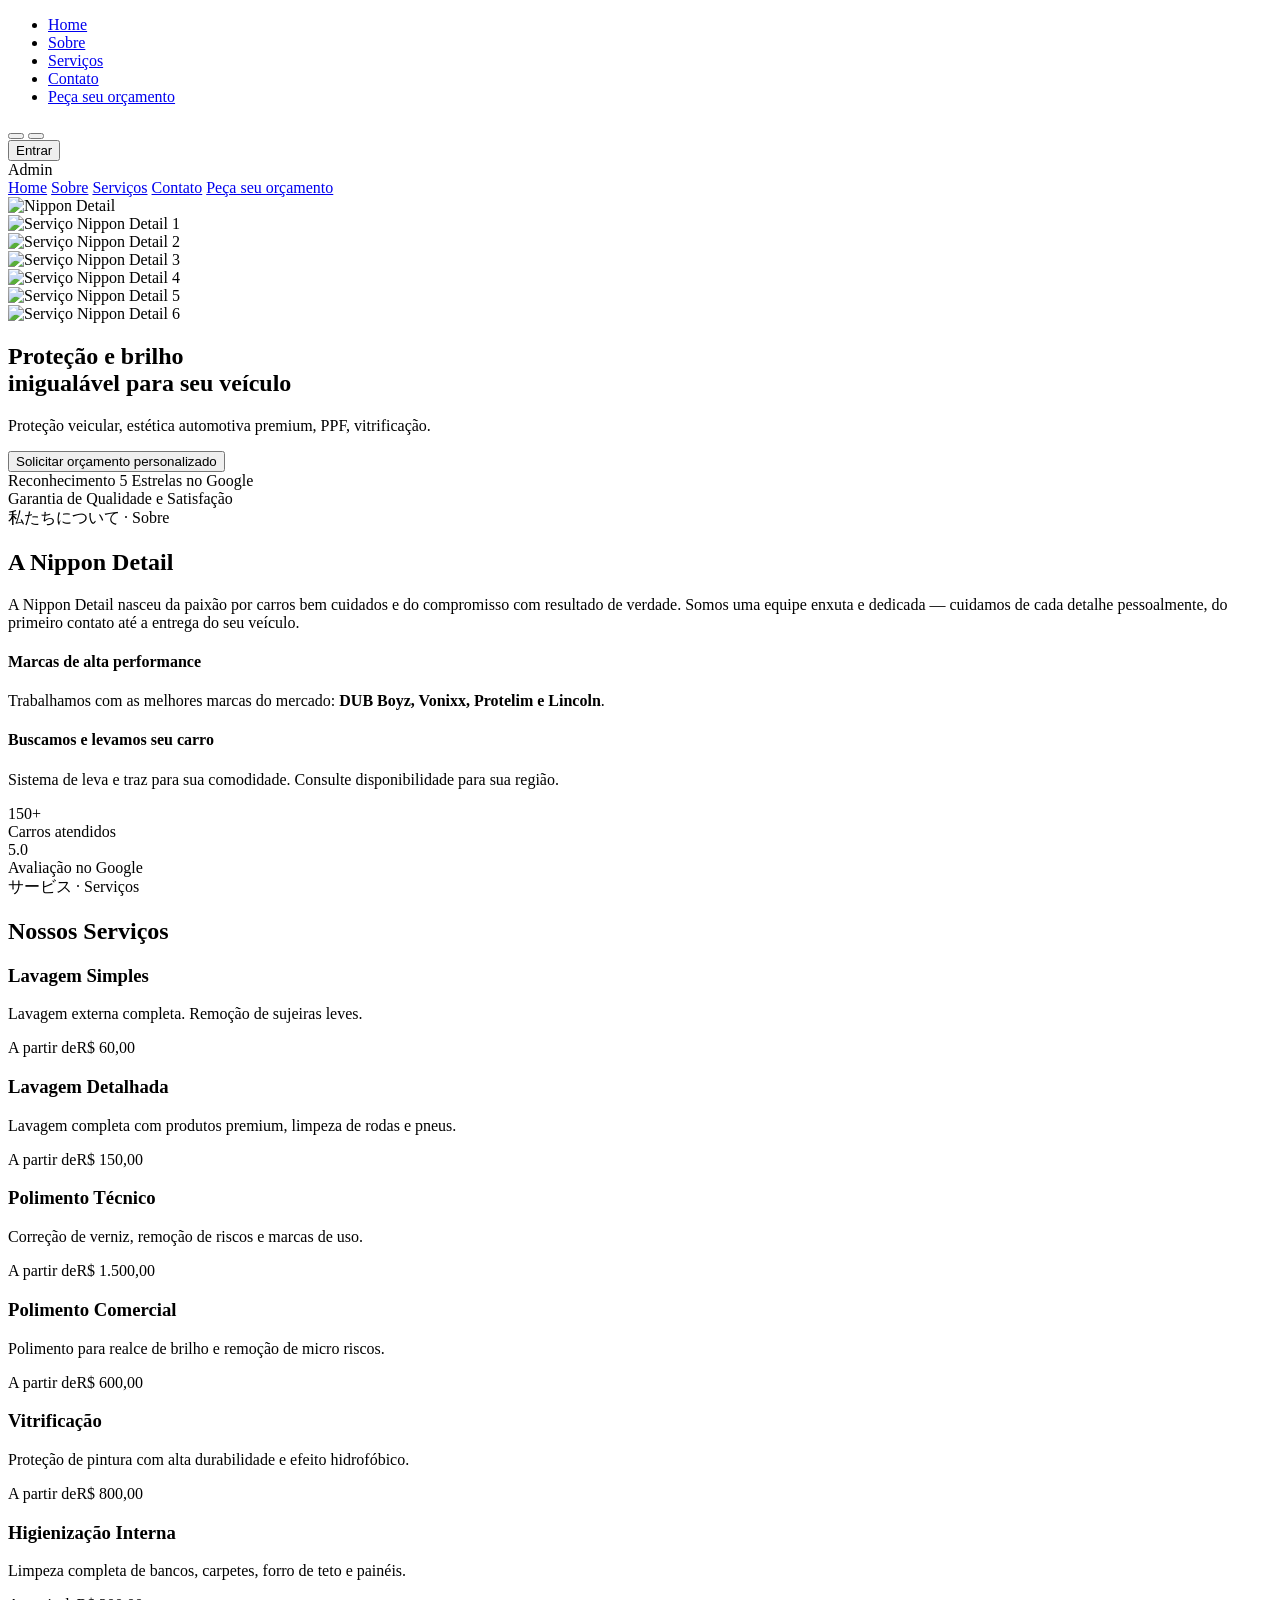
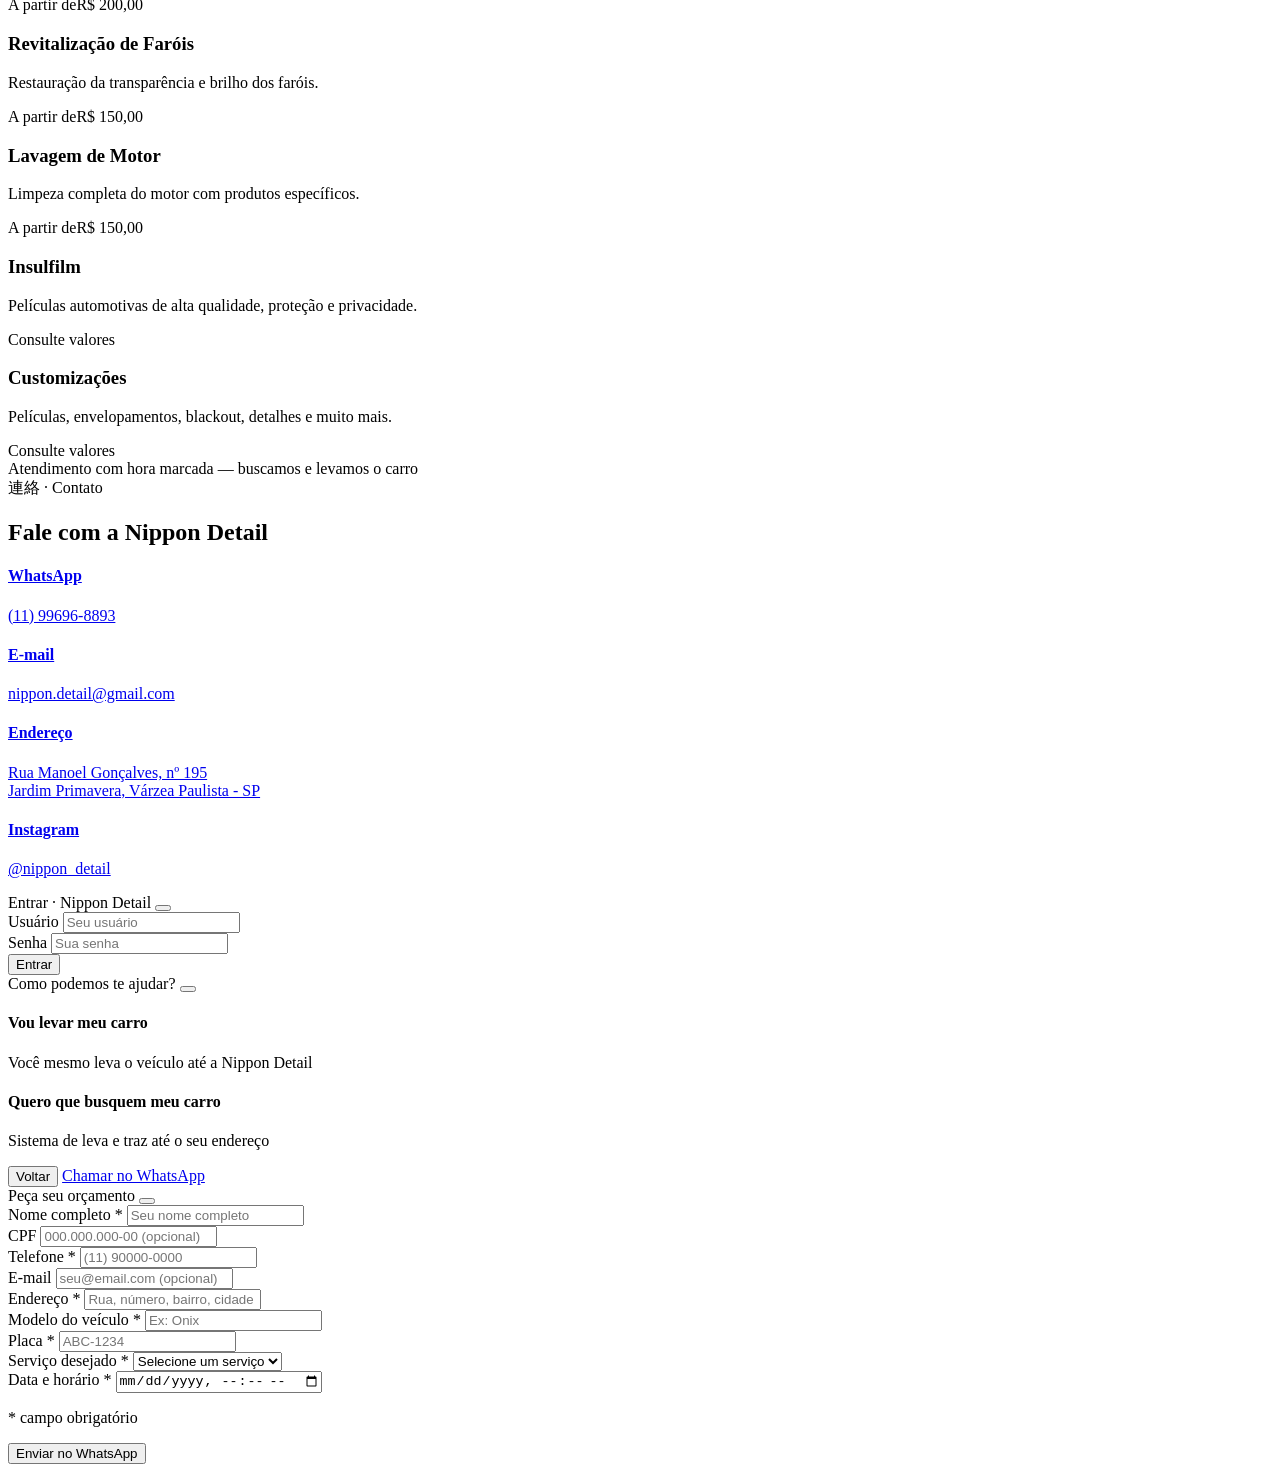
==== commit c6ad2c77: "feat: new modal for choose in form" ====
--- a/frontend/index.html
+++ b/frontend/index.html
@@ -69,9 +69,6 @@
 
     <div class="hero-overlay"></div>
 
-    <button class="hero-arrow prev" onclick="carrosselAnterior()"><i class="ti ti-chevron-left"></i></button>
-    <button class="hero-arrow next" onclick="carrosselProximo()"><i class="ti ti-chevron-right"></i></button>
-
     <div class="hero-content">
       <h1>Proteção e brilho<br>inigualável para <span>seu veículo</span></h1>
       <p>Proteção veicular, estética automotiva premium, PPF, vitrificação.</p>
@@ -118,7 +115,7 @@
 
       <div class="about-stats">
         <div class="about-stat-card">
-          <div class="about-stat-num" id="about-contador-carros">500+</div>
+          <div class="about-stat-num" id="about-contador-carros">150+</div>
           <div class="about-stat-label">Carros atendidos</div>
         </div>
         <div class="about-stat-card">
@@ -289,59 +286,96 @@
     </div>
   </div>
 
+  <!-- MODAL ESCOLHA DO TIPO DE ORÇAMENTO -->
+  <div class="modal-overlay" id="modal-orcamento-escolha">
+    <div class="modal modal-escolha">
+      <div class="modal-header">
+        <span class="modal-title">Como podemos <span>te ajudar?</span></span>
+        <button class="modal-close" onclick="fecharModal('modal-orcamento-escolha')"><i class="ti ti-x"></i></button>
+      </div>
+      <div class="modal-body">
+        <div class="escolha-cards">
+          <div class="escolha-card" onclick="escolherTipoOrcamento('levar')">
+            <div class="escolha-card-icon"><i class="ti ti-car"></i></div>
+            <h4>Vou levar meu carro</h4>
+            <p>Você mesmo leva o veículo até a Nippon Detail</p>
+          </div>
+          <div class="escolha-card" onclick="escolherTipoOrcamento('buscar')">
+            <div class="escolha-card-icon"><i class="ti ti-truck-delivery"></i></div>
+            <h4>Quero que busquem meu carro</h4>
+            <p>Sistema de leva e traz até o seu endereço</p>
+          </div>
+        </div>
+      </div>
+      <div class="modal-footer" style="flex-direction: row; justify-content: space-between;">
+        <button class="btn-outline" onclick="fecharModal('modal-orcamento-escolha')">Voltar</button>
+        <a href="https://wa.me/5511996968893" target="_blank" class="btn-whatsapp-direto">
+          <i class="ti ti-brand-whatsapp"></i> Chamar no WhatsApp</a>
+      </div>
+    </div>
+  </div>
+
   <!-- MODAL ORÇAMENTO PERSONALIZADO -->
   <div class="modal-overlay" id="modal-orcamento">
     <div class="modal">
       <div class="modal-header">
-        <span class="modal-title">Peça seu <span>orçamento</span></span>
+        <span class="modal-title" id="orc-modal-titulo">Peça seu <span>orçamento</span></span>
         <button class="modal-close" onclick="fecharModalOrcamento()"><i class="ti ti-x"></i></button>
       </div>
       <div class="modal-body">
         <div class="modal-error" id="orc-error"></div>
 
         <div class="form-group">
-          <label class="form-label">Nome completo</label>
+          <label class="form-label">Nome completo <span class="obrigatorio">*</span></label>
           <input class="form-input" type="text" id="orc-nome" placeholder="Seu nome completo" />
         </div>
 
         <div class="form-row">
           <div class="form-group">
             <label class="form-label">CPF</label>
-            <input class="form-input" type="text" id="orc-cpf" placeholder="000.000.000-00" maxlength="14" oninput="this.value = mascararCPF(this.value)" />
-          </div>
-          <div class="form-group">
-            <label class="form-label">Telefone</label>
+            <input class="form-input" type="text" id="orc-cpf" placeholder="000.000.000-00 (opcional)" maxlength="14" oninput="this.value = mascararCPF(this.value)" />
+          </div>
+          <div class="form-group">
+            <label class="form-label">Telefone <span class="obrigatorio">*</span></label>
             <input class="form-input" type="text" id="orc-telefone" placeholder="(11) 90000-0000" maxlength="15" oninput="this.value = mascararTelefone(this.value)" />
           </div>
         </div>
 
         <div class="form-group">
           <label class="form-label">E-mail</label>
-          <input class="form-input" type="email" id="orc-email" placeholder="seu@email.com" />
-        </div>
-
-        <div class="form-group">
-          <label class="form-label">Endereço</label>
+          <input class="form-input" type="email" id="orc-email" placeholder="seu@email.com (opcional)" />
+        </div>
+
+        <div class="form-group" id="orc-endereco-group">
+          <label class="form-label">Endereço <span class="obrigatorio">*</span></label>
           <input class="form-input" type="text" id="orc-endereco" placeholder="Rua, número, bairro, cidade" />
         </div>
 
         <div class="form-row">
           <div class="form-group">
-            <label class="form-label">Modelo do veículo</label>
+            <label class="form-label">Modelo do veículo <span class="obrigatorio">*</span></label>
             <input class="form-input" type="text" id="orc-modelo" placeholder="Ex: Onix" />
           </div>
           <div class="form-group">
-            <label class="form-label">Placa</label>
+            <label class="form-label">Placa <span class="obrigatorio">*</span></label>
             <input class="form-input" type="text" id="orc-placa" placeholder="ABC-1234" maxlength="8" oninput="this.value = mascararPlaca(this.value)" />
           </div>
         </div>
 
-        <div class="form-group">
-          <label class="form-label">Serviço desejado</label>
-          <select class="form-select" id="orc-servico">
-            <option value="">Selecione um serviço</option>
-          </select>
-        </div>
+        <div class="form-row">
+          <div class="form-group">
+            <label class="form-label">Serviço desejado <span class="obrigatorio">*</span></label>
+            <select class="form-select" id="orc-servico">
+              <option value="">Selecione um serviço</option>
+            </select>
+          </div>
+          <div class="form-group">
+            <label class="form-label">Data e horário <span class="obrigatorio">*</span></label>
+            <input class="form-input" type="datetime-local" id="orc-horario" />
+          </div>
+        </div>
+
+        <p class="form-legenda"><span class="obrigatorio">*</span> campo obrigatório</p>
       </div>
       <div class="modal-footer">
         <button class="btn-red" style="justify-content:center;" onclick="enviarOrcamentoWhatsapp()">
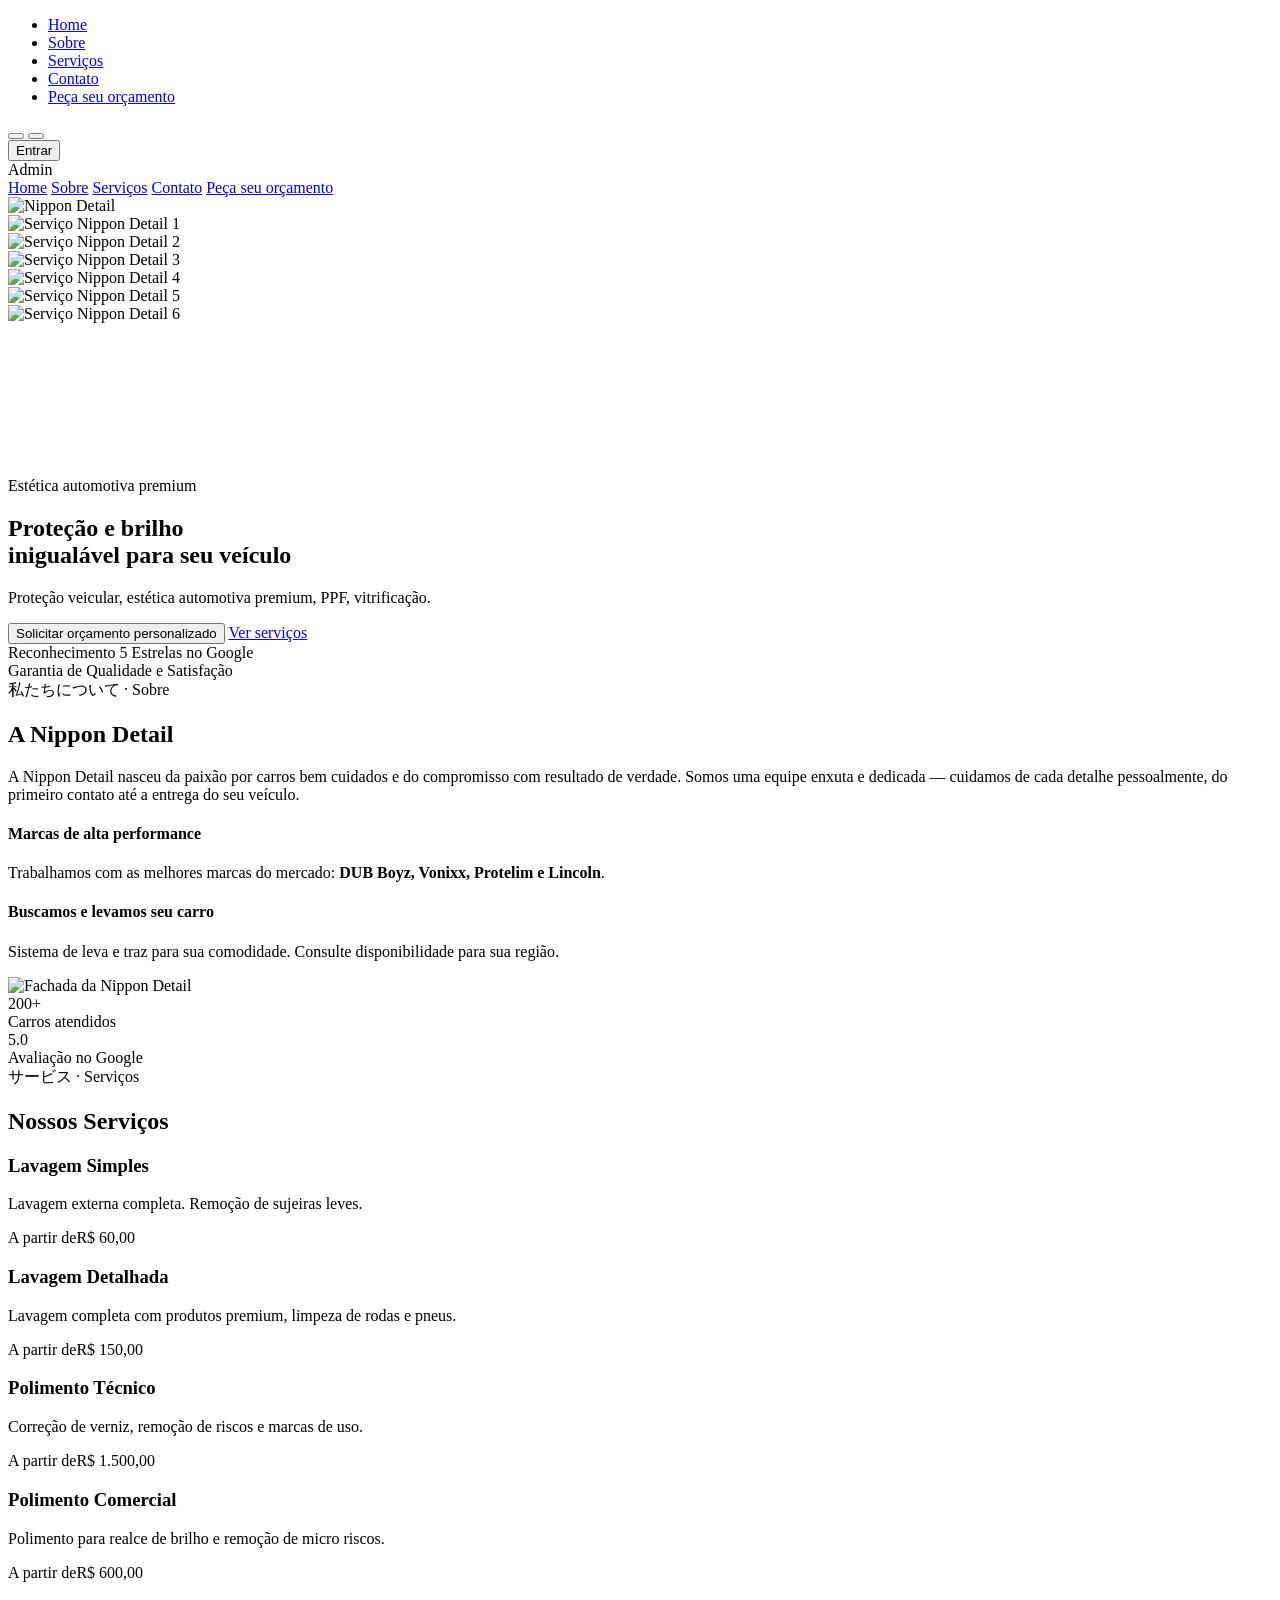
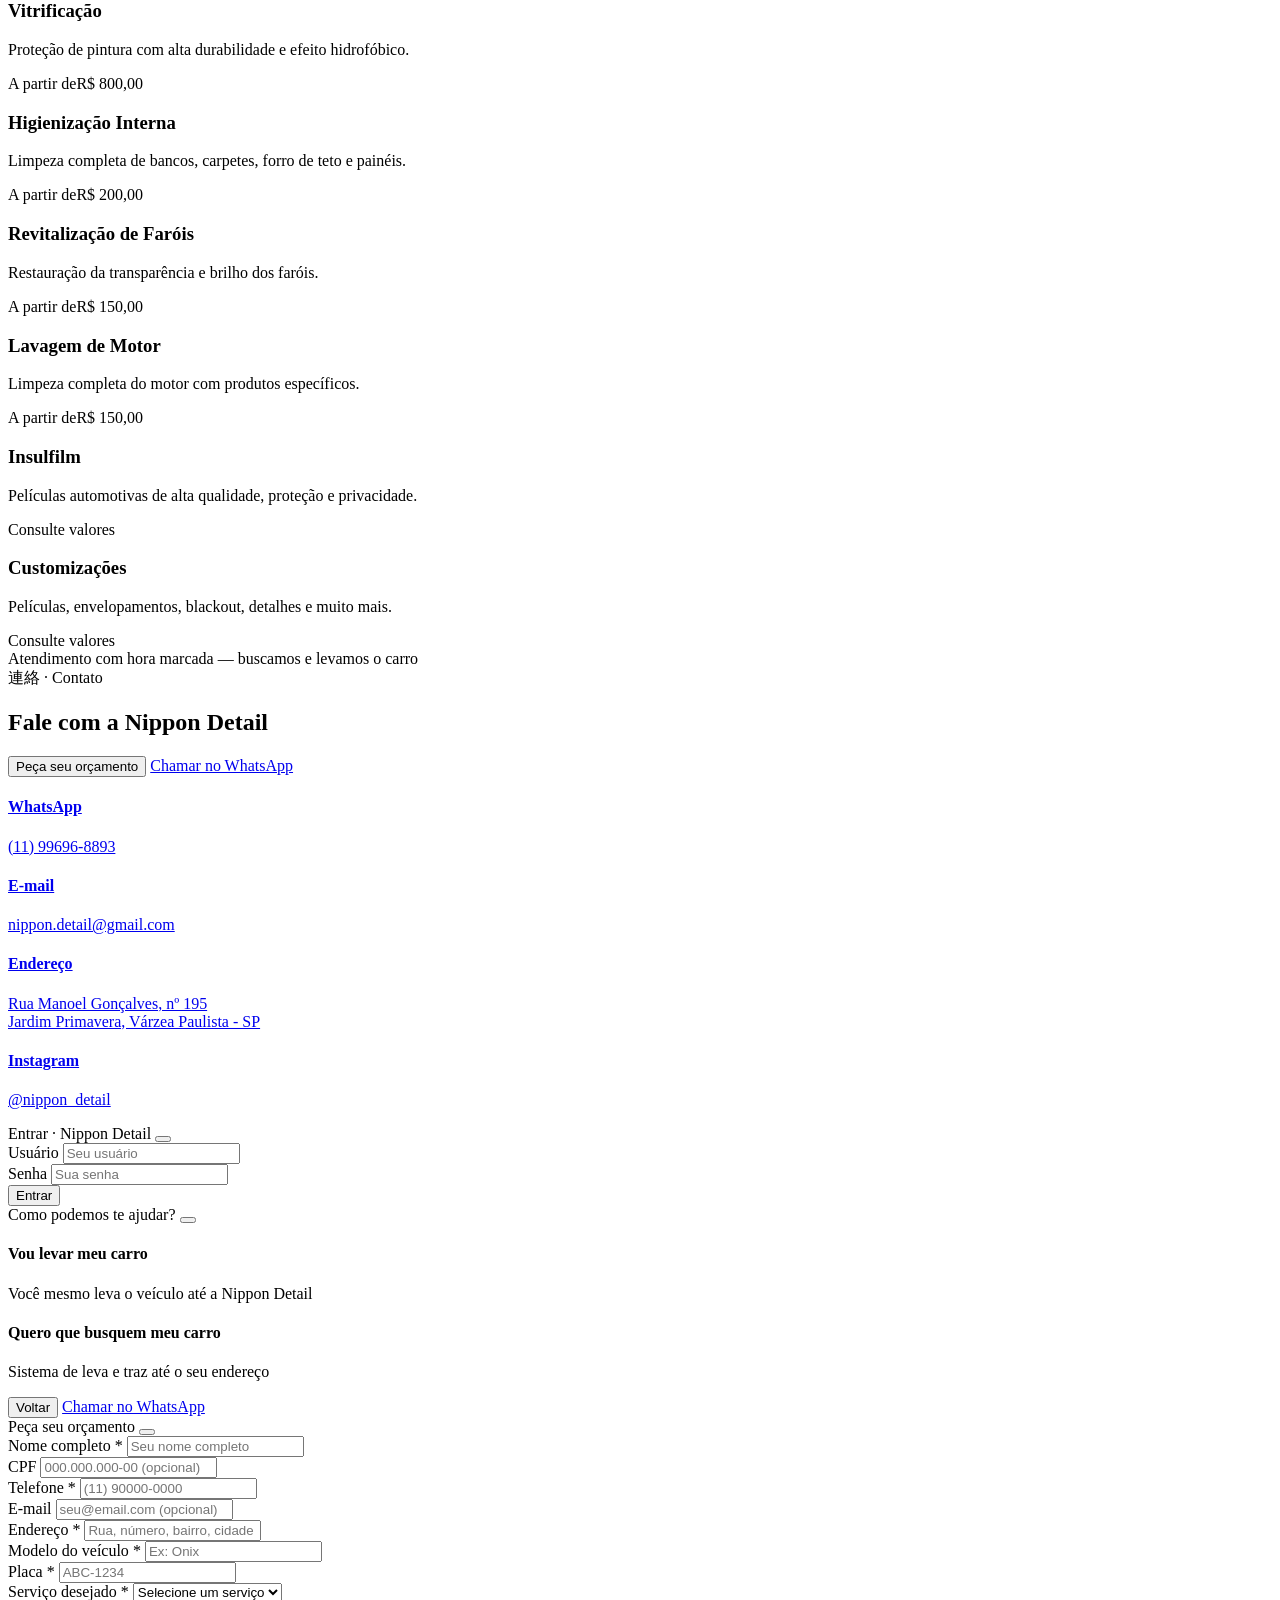
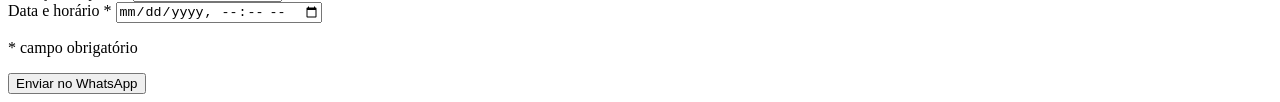
==== commit 45c9bd83: "feat(front): redesign da página pública - variáveis CSS em camadas (fundo, superfície, elevada, bord" ====
--- a/frontend/index.html
+++ b/frontend/index.html
@@ -7,9 +7,9 @@
   <link rel="icon" type="image/png" href="../img/logo-flutuante.png" />
   <link rel="preconnect" href="https://fonts.googleapis.com" />
   <link rel="preconnect" href="https://fonts.gstatic.com" crossorigin />
-  <link href="https://fonts.googleapis.com/css2?family=Oswald:wght@500;600;700&display=swap" rel="stylesheet" />
+  <link href="https://fonts.googleapis.com/css2?family=Oswald:wght@500;600;700&family=Inter:wght@400;500;600;700&display=swap" rel="stylesheet" />
   <link rel="stylesheet" href="../css/global.css" />
-  <link rel="stylesheet" href="https://cdn.jsdelivr.net/npm/@tabler/icons-webfont@latest/tabler-icons.min.css" />
+  <link rel="stylesheet" href="https://cdn.jsdelivr.net/npm/@tabler/icons-webfont@3.35.0/dist/tabler-icons.min.css" />
 </head>
 <body>
 
@@ -67,14 +67,21 @@
       <div class="hero-slide"><img src="../img/carro-06.jpg" alt="Serviço Nippon Detail 6" /></div>
     </div>
 
+    <!-- vídeo vertical do hero: só é carregado no celular (efeitos.js), no computador ficam as fotos -->
+    <video class="hero-video" id="hero-video" data-src="../img/hero-mobile.mp4" muted loop playsinline preload="none" aria-hidden="true"></video>
+
     <div class="hero-overlay"></div>
 
     <div class="hero-content">
+      <span class="hero-selo">Estética automotiva premium</span>
       <h1>Proteção e brilho<br>inigualável para <span>seu veículo</span></h1>
       <p>Proteção veicular, estética automotiva premium, PPF, vitrificação.</p>
-      <button class="hero-cta" onclick="abrirModalOrcamento()">
-        Solicitar orçamento personalizado <i class="ti ti-arrow-right"></i>
-      </button>
+      <div class="hero-acoes">
+        <button class="hero-cta" onclick="abrirModalOrcamento()">
+          Solicitar orçamento personalizado <i class="ti ti-arrow-right"></i>
+        </button>
+        <a href="#servicos" class="btn-vidro">Ver serviços</a>
+      </div>
       <div class="hero-badges">
         <div class="hero-badge"><span class="hero-badge-icon"><i class="ti ti-star-filled"></i></span> Reconhecimento 5 Estrelas no Google</div>
         <div class="hero-badge"><span class="hero-badge-icon"><i class="ti ti-shield-check"></i></span> Garantia de Qualidade e Satisfação</div>
@@ -113,9 +120,13 @@
         </div>
       </div>
 
+      <div class="about-foto">
+        <img src="../img/loja.jpg" alt="Fachada da Nippon Detail" loading="lazy" />
+      </div>
+
       <div class="about-stats">
         <div class="about-stat-card">
-          <div class="about-stat-num" id="about-contador-carros">150+</div>
+          <div class="about-stat-num" id="about-contador-carros">200+</div>
           <div class="about-stat-label">Carros atendidos</div>
         </div>
         <div class="about-stat-card">
@@ -233,6 +244,11 @@
     <div class="services-header">
       <span class="services-eyebrow">連絡 · Contato</span>
       <h2>Fale com a <span>Nippon Detail</span></h2>
+    </div>
+
+    <div class="contato-acoes">
+      <button class="btn-brilho" onclick="abrirModalOrcamento()">Peça seu orçamento <i class="ti ti-arrow-right"></i></button>
+      <a href="https://wa.me/5511996968893" target="_blank" class="btn-vidro"><i class="ti ti-brand-whatsapp"></i> Chamar no WhatsApp</a>
     </div>
 
     <div class="contact-grid">
@@ -385,5 +401,6 @@
   </div>
 
   <script src="../js/script.js"></script>
+  <script src="../js/efeitos.js"></script>
 </body>
 </html>
